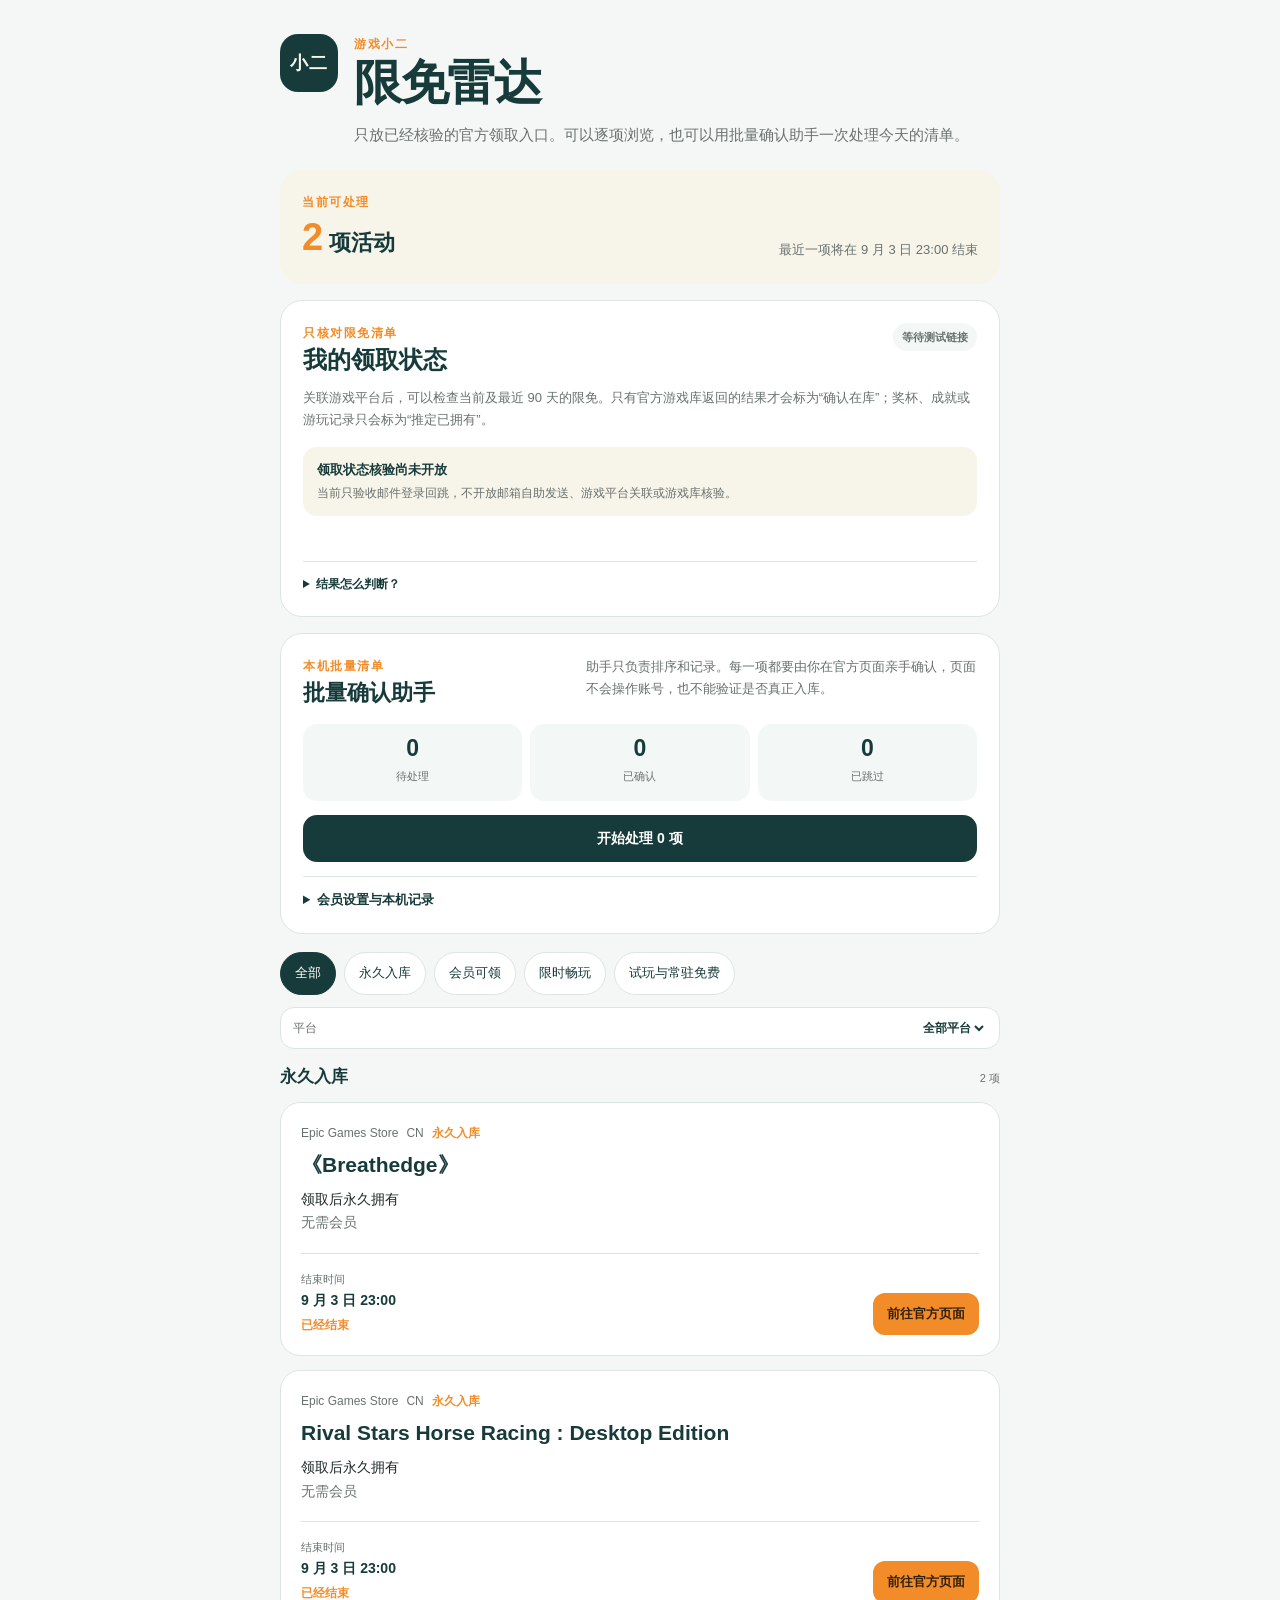
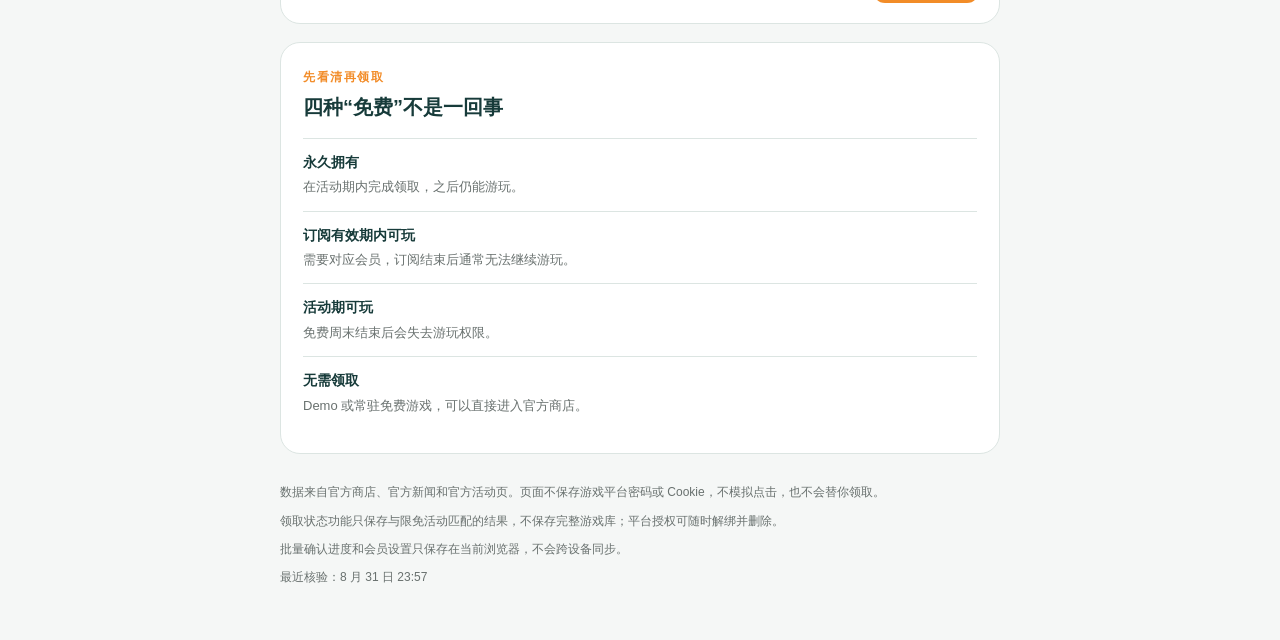
==== index.html @ e4298c72 "Add read-only backend session check to index.html" ====
<!doctype html>
<html lang="zh-CN">
<head>
  <meta charset="utf-8">
  <meta name="viewport" content="width=device-width,initial-scale=1,viewport-fit=cover">
  <meta name="theme-color" content="#173B3A">
  <title>游戏小二·限免雷达</title>
  <meta name="description" content="只收录已经从官方页面核验的免费游戏活动，按到期时间排序。">
  <meta property="og:title" content="游戏小二·限免雷达">
  <meta property="og:description" content="永久入库、会员可领、限时畅玩和新试玩，一页看清。">
  <meta property="og:type" content="website">
  <meta property="og:image" content="https://lc1993929.github.io/game-xiaoer-free-games/og.png">
  <meta name="twitter:card" content="summary_large_image">
  <meta name="twitter:image" content="https://lc1993929.github.io/game-xiaoer-free-games/og.png">
  <link rel="icon" href="./icon.png" type="image/png">
  <link rel="stylesheet" href="./styles.css">
</head>
<body>
  <header class="masthead">
    <div class="brand-mark" aria-hidden="true">小二</div>
    <div>
      <p class="eyebrow">游戏小二</p>
      <h1>限免雷达</h1>
      <p class="lede">只放已经核验的官方领取入口。可以逐项浏览，也可以用批量确认助手一次处理今天的清单。</p>
    </div>
  </header>

  <main>
    <section class="summary" aria-labelledby="summary-title">
      <div>
        <p class="eyebrow">当前可处理</p>
        <h2 id="summary-title"><span id="active-count">0</span> 项活动</h2>
      </div>
      <p id="next-deadline" class="deadline">正在核验今天的活动</p>
    </section>

    <section class="verification-hub" aria-labelledby="verification-title">
      <div class="verification-heading">
        <div>
          <p class="eyebrow">只核对限免清单</p>
          <h2 id="verification-title">我的领取状态</h2>
        </div>
        <span id="verification-account-state" class="account-state">未登录</span>
      </div>
      <p class="verification-lede">关联游戏平台后，可以检查当前及最近 90 天的限免。只有官方游戏库返回的结果才会标为“确认在库”；奖杯、成就或游玩记录只会标为“推定已拥有”。</p>

      <div id="verification-disabled" class="verification-notice" role="status" hidden>
        <strong>领取状态核验尚未开放</strong>
        <span id="verification-disabled-reason">账号后端完成配置前，继续使用下方批量确认助手。</span>
      </div>

      <form id="verification-login" class="verification-login" novalidate hidden>
        <label for="verification-email">邮箱</label>
        <div class="verification-form-row">
          <input id="verification-email" name="email" type="email" inputmode="email" autocomplete="email" placeholder="name@example.com" required>
          <button id="verification-send-code" class="secondary-button" type="button">发送登录链接</button>
        </div>
        <div id="verification-code-row" class="verification-form-row" hidden>
          <input id="verification-code" name="code" type="text" inputmode="numeric" autocomplete="one-time-code" maxlength="8" placeholder="邮件验证码">
          <button id="verification-sign-in" class="primary-inline-button" type="submit">登录</button>
        </div>
      </form>

      <div id="verification-account" class="verification-account" hidden>
        <div>
          <span>当前账号</span>
          <strong id="verification-account-email"></strong>
        </div>
        <button id="verification-sign-out" class="text-button" type="button">退出登录</button>
      </div>

      <div id="verification-session-test" class="verification-actions" hidden>
        <button id="verification-check-session" class="primary-button" type="button">验证后端会话</button>
      </div>

      <p id="verification-message" class="verification-message" role="status" aria-live="polite"></p>

      <div id="verification-results-summary" class="verification-results-summary" hidden>
        <div><strong id="verification-confirmed-count">0</strong><span>确认在库</span></div>
        <div><strong id="verification-likely-count">0</strong><span>推定拥有</span></div>
        <div><strong id="verification-undetected-count">0</strong><span>未检测到</span></div>
      </div>

      <div id="verification-platforms" class="verification-platforms" aria-label="游戏平台关联状态"></div>

      <div id="verification-actions" class="verification-actions" hidden>
        <button id="verification-run" class="primary-button" type="button">立即核验限免清单</button>
        <button id="verification-clear" class="text-button" type="button">清除核验结果</button>
        <button id="verification-delete-account" class="text-button danger" type="button">删除领取状态账号</button>
      </div>

      <details class="verification-explanation">
        <summary>结果怎么判断？</summary>
        <dl>
          <div><dt>确认在库</dt><dd>官方游戏库或权益接口明确返回当前账号拥有该商品。</dd></div>
          <div><dt>推定已拥有</dt><dd>发现奖杯、成就或游玩记录；可能来自订阅、试玩、共享或历史访问。</dd></div>
          <div><dt>未检测到</dt><dd>本次没有发现匹配记录，不代表一定没有领取。</dd></div>
        </dl>
      </details>
    </section>

    <section class="batch-assistant" aria-labelledby="batch-assistant-title">
      <div class="batch-intro">
        <div>
          <p class="eyebrow">本机批量清单</p>
          <h2 id="batch-assistant-title">批量确认助手</h2>
        </div>
        <p>助手只负责排序和记录。每一项都要由你在官方页面亲手确认，页面不会操作账号，也不能验证是否真正入库。</p>
      </div>
      <div class="batch-counts" aria-label="本机处理进度">
        <div><strong id="batch-pending-count">0</strong><span>待处理</span></div>
        <div><strong id="batch-confirmed-count">0</strong><span>已确认</span></div>
        <div><strong id="batch-skipped-count">0</strong><span>已跳过</span></div>
      </div>
      <button id="batch-start" class="primary-button" type="button">开始处理 <span id="batch-total-count">0</span> 项</button>
      <p id="storage-warning" class="storage-warning" role="status" hidden></p>
      <details class="membership-settings">
        <summary>会员设置与本机记录</summary>
        <p id="membership-hidden" class="settings-note">会员设置只保存在当前浏览器。</p>
        <div class="membership-grid">
          <label><input type="checkbox" data-membership-platform="prime_gaming"> 我有 Prime Gaming</label>
          <label><input type="checkbox" data-membership-platform="ps_plus_hk"> 我有 PlayStation Plus 港区</label>
          <label><input type="checkbox" data-membership-platform="xbox_free_play_days_hk"> 我有 Xbox 会员港区</label>
          <label><input type="checkbox" data-membership-platform="nintendo_switch_online_hk"> 我有 Nintendo Switch Online 港区</label>
        </div>
        <div class="record-actions">
          <button id="batch-reset" class="text-button" type="button">重新处理当前清单</button>
          <button id="batch-clear" class="text-button danger" type="button">清除本机记录</button>
        </div>
      </details>
    </section>

    <section id="batch-workflow" class="batch-workflow" aria-labelledby="batch-workflow-title" hidden>
      <div class="workflow-header">
        <div>
          <p id="batch-position" class="eyebrow">准备清单</p>
          <h2 id="batch-workflow-title">逐项确认</h2>
        </div>
        <button id="batch-close" class="close-button" type="button" aria-label="关闭批量确认助手">关闭</button>
      </div>
      <div id="batch-active">
        <div class="batch-meta">
          <span id="batch-platform"></span>
          <span id="batch-region"></span>
        </div>
        <h3 id="batch-title-current"></h3>
        <dl class="batch-details">
          <div><dt>所有权</dt><dd id="batch-ownership"></dd></div>
          <div><dt>会员</dt><dd id="batch-membership"></dd></div>
          <div><dt>结束时间</dt><dd id="batch-deadline"></dd></div>
        </dl>
        <a id="batch-open-link" class="batch-open-link" rel="noopener noreferrer" target="_blank">打开官方页面</a>
        <p id="batch-confirm-hint" class="confirm-hint">先打开官方页面，返回后才能记录为已确认。</p>
        <div class="workflow-actions">
          <button id="batch-confirm" class="confirm-button" type="button" disabled>我已在官方页面确认</button>
          <button id="batch-skip" class="skip-button" type="button">暂时跳过</button>
        </div>
      </div>
      <div id="batch-complete" class="batch-complete" hidden>
        <p class="complete-mark" aria-hidden="true">✓</p>
        <h3>这次清单处理完了</h3>
        <p>本机记录：已确认 <strong id="complete-confirmed">0</strong> 项，已跳过 <strong id="complete-skipped">0</strong> 项。</p>
        <p>实际入库结果请到对应平台游戏库查看。</p>
      </div>
    </section>

    <nav class="filters" aria-label="活动筛选">
      <button class="filter is-active" type="button" data-filter="all" aria-pressed="true">全部</button>
      <button class="filter" type="button" data-filter="keep" aria-pressed="false">永久入库</button>
      <button class="filter" type="button" data-filter="subscription" aria-pressed="false">会员可领</button>
      <button class="filter" type="button" data-filter="free_weekend" aria-pressed="false">限时畅玩</button>
      <button class="filter" type="button" data-filter="trial" aria-pressed="false">试玩与常驻免费</button>
    </nav>

    <label class="platform-picker" for="platform-filter">
      <span>平台</span>
      <select id="platform-filter">
        <option value="all">全部平台</option>
      </select>
    </label>

    <div id="offer-list" class="offer-list" aria-live="polite"></div>

    <section id="empty-state" class="empty-state">
      <p class="empty-kicker">雷达运行中</p>
      <h2>今天还没有可公开的活动</h2>
      <p>候选活动会先核对价格、结束时间、区服和领取后的所有权。没核清的内容不会出现在这里。</p>
    </section>

    <section class="ownership-guide" aria-labelledby="ownership-title">
      <p class="eyebrow">先看清再领取</p>
      <h2 id="ownership-title">四种“免费”不是一回事</h2>
      <dl>
        <div><dt>永久拥有</dt><dd>在活动期内完成领取，之后仍能游玩。</dd></div>
        <div><dt>订阅有效期内可玩</dt><dd>需要对应会员，订阅结束后通常无法继续游玩。</dd></div>
        <div><dt>活动期可玩</dt><dd>免费周末结束后会失去游玩权限。</dd></div>
        <div><dt>无需领取</dt><dd>Demo 或常驻免费游戏，可以直接进入官方商店。</dd></div>
      </dl>
    </section>
  </main>

  <footer>
    <p>数据来自官方商店、官方新闻和官方活动页。页面不保存游戏平台密码或 Cookie，不模拟点击，也不会替你领取。</p>
    <p>领取状态功能只保存与限免活动匹配的结果，不保存完整游戏库；平台授权可随时解绑并删除。</p>
    <p>批量确认进度和会员设置只保存在当前浏览器，不会跨设备同步。</p>
    <p id="updated-at">等待首次核验</p>
  </footer>

  <template id="offer-template">
    <article class="offer-card">
      <div class="offer-meta">
        <span class="platform"></span>
        <span class="region"></span>
        <span class="type"></span>
      </div>
      <h2 class="title"></h2>
      <p class="ownership"></p>
      <p class="membership"></p>
      <p class="local-progress" hidden></p>
      <div class="offer-verification" hidden>
        <span class="verification-badge"></span>
        <p class="verification-detail"></p>
        <time class="verification-time"></time>
        <button class="verification-refresh" type="button">重新核验</button>
      </div>
      <div class="offer-action">
        <div>
          <span class="date-label">结束时间</span>
          <strong class="ends-at"></strong>
          <span class="countdown" aria-live="off"></span>
        </div>
        <a class="claim-link" rel="noopener noreferrer" target="_blank">前往官方页面</a>
      </div>
    </article>
  </template>

  <template id="verification-platform-template">
    <article class="verification-platform-card">
      <div>
        <h3 class="verification-platform-name"></h3>
        <p class="verification-platform-description"></p>
      </div>
      <div class="verification-platform-footer">
        <span class="verification-platform-status"></span>
        <button class="verification-platform-button" type="button"></button>
        <a class="verification-library-link" target="_blank" rel="noopener noreferrer" hidden>打开平台查看</a>
      </div>
    </article>
  </template>

  <script src="./verification-config.js"></script>
  <script src="./app.js" type="module"></script>
</body>
</html>
---- styles.css ----
:root {
  color-scheme: light;
  --teal: #173b3a;
  --green: #0b6e69;
  --orange: #f28c28;
  --paper: #f7f4e9;
  --ink: #1f2928;
  --muted: #69716f;
  --rule: #dce5e2;
  --soft: #f3f8f6;
  --white: #ffffff;
  font-family: -apple-system, BlinkMacSystemFont, "PingFang SC", "Microsoft YaHei", sans-serif;
}

* { box-sizing: border-box; }

body {
  margin: 0;
  background: #f5f7f6;
  color: var(--ink);
  line-height: 1.7;
}

a, button { -webkit-tap-highlight-color: transparent; }

.masthead, main, footer {
  width: min(100% - 32px, 720px);
  margin-inline: auto;
}

.masthead {
  display: grid;
  grid-template-columns: 58px minmax(0, 1fr);
  gap: 16px;
  padding: 34px 0 22px;
  align-items: start;
}

.brand-mark {
  display: grid;
  place-items: center;
  width: 58px;
  aspect-ratio: 1;
  border-radius: 18px;
  background: var(--teal);
  color: var(--paper);
  font-size: 18px;
  font-weight: 800;
  letter-spacing: .08em;
}

.eyebrow {
  margin: 0 0 2px;
  color: var(--orange);
  font-size: 12px;
  font-weight: 800;
  letter-spacing: .13em;
  text-transform: uppercase;
}

h1, h2, p { overflow-wrap: anywhere; }

h1 {
  margin: 0;
  color: var(--teal);
  font-size: clamp(30px, 9vw, 48px);
  line-height: 1.12;
  letter-spacing: -.03em;
}

.lede {
  margin: 12px 0 0;
  color: var(--muted);
  font-size: 15px;
}

.summary {
  display: flex;
  justify-content: space-between;
  gap: 18px;
  align-items: end;
  padding: 22px;
  border-radius: 22px;
  background: var(--paper);
}

.summary h2 { margin: 0; color: var(--teal); font-size: 22px; line-height: 1.25; }
.summary h2 span { color: var(--orange); font-size: 38px; }
.deadline { margin: 0; color: var(--muted); font-size: 13px; text-align: right; }

.verification-hub {
  margin-top: 16px;
  padding: 22px;
  border: 1px solid var(--rule);
  border-radius: 22px;
  background: var(--white);
}
.verification-heading { display: flex; align-items: start; justify-content: space-between; gap: 18px; }
.verification-heading h2 { margin: 0; color: var(--teal); font-size: 24px; line-height: 1.25; }
.account-state { flex: 0 0 auto; border-radius: 999px; padding: 5px 9px; background: var(--soft); color: var(--muted); font-size: 11px; font-weight: 800; }
.verification-lede { margin: 12px 0 0; color: var(--muted); font-size: 13px; }
.verification-notice { display: flex; flex-direction: column; gap: 2px; margin-top: 16px; border-radius: 14px; padding: 12px 14px; background: var(--paper); color: var(--muted); font-size: 12px; }
.verification-notice strong { color: var(--teal); font-size: 13px; }
.verification-login { margin-top: 16px; }
.verification-login > label { display: block; margin-bottom: 5px; color: var(--teal); font-size: 12px; font-weight: 800; }
.verification-form-row { display: grid; grid-template-columns: minmax(0, 1fr) auto; gap: 8px; margin-top: 8px; }
.verification-form-row input {
  min-width: 0;
  width: 100%;
  border: 1px solid var(--rule);
  border-radius: 12px;
  padding: 10px 12px;
  background: var(--white);
  color: var(--ink);
  font: inherit;
  font-size: 14px;
}
.verification-form-row input:focus { border-color: var(--green); outline: 3px solid rgba(11,110,105,.12); }
.secondary-button, .primary-inline-button, .verification-platform-button {
  border: 0;
  border-radius: 12px;
  padding: 9px 12px;
  font: inherit;
  font-size: 12px;
  font-weight: 800;
  cursor: pointer;
}
.secondary-button { border: 1px solid var(--rule); background: var(--white); color: var(--teal); }
.primary-inline-button { background: var(--teal); color: var(--white); }
.secondary-button:disabled, .primary-inline-button:disabled, .verification-platform-button:disabled { cursor: not-allowed; opacity: .55; }
.verification-account { display: flex; align-items: center; justify-content: space-between; gap: 14px; margin-top: 16px; border-radius: 14px; padding: 10px 12px; background: var(--soft); }
.verification-account span { display: block; color: var(--muted); font-size: 10px; }
.verification-account strong { display: block; color: var(--teal); font-size: 13px; overflow-wrap: anywhere; }
.verification-message { min-height: 1.6em; margin: 10px 0 0; color: var(--muted); font-size: 12px; }
.verification-message[data-tone="success"] { color: var(--green); }
.verification-message[data-tone="error"] { color: #9a463f; }
.verification-results-summary { display: grid; grid-template-columns: repeat(3, 1fr); gap: 8px; margin-top: 14px; }
.verification-results-summary div { border-radius: 12px; padding: 10px; background: var(--soft); text-align: center; }
.verification-results-summary strong { display: block; color: var(--teal); font-size: 21px; line-height: 1.15; }
.verification-results-summary span { color: var(--muted); font-size: 10px; }
.verification-platforms { display: grid; grid-template-columns: repeat(2, minmax(0, 1fr)); gap: 10px; margin-top: 16px; }
.verification-platform-card { display: flex; min-width: 0; min-height: 145px; flex-direction: column; justify-content: space-between; gap: 14px; border: 1px solid var(--rule); border-radius: 15px; padding: 14px; background: var(--white); }
.verification-platform-card h3 { margin: 0; color: var(--teal); font-size: 15px; line-height: 1.3; }
.verification-platform-description { margin: 5px 0 0; color: var(--muted); font-size: 11px; line-height: 1.55; }
.verification-platform-footer { display: flex; flex-wrap: wrap; align-items: center; gap: 7px; }
.verification-platform-status { margin-right: auto; color: var(--muted); font-size: 10px; font-weight: 800; }
.verification-platform-status.is-linked { color: var(--green); }
.verification-platform-button { background: var(--soft); color: var(--teal); }
.verification-library-link { color: var(--green); font-size: 10px; font-weight: 800; text-decoration: none; }
.verification-actions { display: flex; flex-wrap: wrap; align-items: center; gap: 10px 14px; margin-top: 16px; }
.verification-actions .primary-button { width: auto; min-width: 190px; }
.verification-explanation { margin-top: 16px; border-top: 1px solid var(--rule); padding-top: 12px; }
.verification-explanation summary { color: var(--teal); font-size: 12px; font-weight: 800; cursor: pointer; }
.verification-explanation dl { margin: 8px 0 0; }
.verification-explanation dl div { padding: 8px 0; border-top: 1px solid var(--rule); }
.verification-explanation dt { color: var(--teal); font-size: 12px; font-weight: 800; }
.verification-explanation dd { margin: 2px 0 0; color: var(--muted); font-size: 11px; }

.batch-assistant, .batch-workflow {
  margin-top: 16px;
  border: 1px solid var(--rule);
  border-radius: 22px;
  background: var(--white);
}
.batch-assistant { padding: 22px; }
.batch-intro { display: grid; grid-template-columns: minmax(180px, .8fr) minmax(0, 1.2fr); gap: 22px; align-items: start; }
.batch-intro h2, .workflow-header h2 { margin: 0; color: var(--teal); font-size: 22px; line-height: 1.25; }
.batch-intro > p { margin: 0; color: var(--muted); font-size: 13px; }
.batch-counts { display: grid; grid-template-columns: repeat(3, 1fr); gap: 8px; margin: 18px 0 14px; }
.batch-counts div { padding: 12px 10px; border-radius: 14px; background: var(--soft); text-align: center; }
.batch-counts strong { display: block; color: var(--teal); font-size: 23px; line-height: 1.1; }
.batch-counts span { color: var(--muted); font-size: 11px; }

.primary-button, .confirm-button, .skip-button, .close-button, .text-button {
  border: 0;
  font: inherit;
  cursor: pointer;
}
.primary-button {
  width: 100%;
  border-radius: 14px;
  padding: 12px 16px;
  background: var(--teal);
  color: var(--white);
  font-size: 14px;
  font-weight: 800;
}
.storage-warning { margin: 12px 0 0; border-radius: 12px; padding: 10px 12px; background: #fff4e7; color: #68431b; font-size: 12px; }
.membership-settings { margin-top: 14px; border-top: 1px solid var(--rule); padding-top: 12px; }
.membership-settings summary { color: var(--teal); font-size: 13px; font-weight: 800; cursor: pointer; }
.settings-note { margin: 10px 0; color: var(--muted); font-size: 12px; }
.membership-grid { display: grid; grid-template-columns: repeat(2, minmax(0, 1fr)); gap: 8px 14px; }
.membership-grid label { display: flex; gap: 8px; align-items: flex-start; color: var(--ink); font-size: 12px; }
.membership-grid input { flex: 0 0 auto; margin-top: 5px; accent-color: var(--teal); }
.record-actions { display: flex; flex-wrap: wrap; gap: 10px; margin-top: 14px; }
.text-button { padding: 7px 0; background: transparent; color: var(--green); font-size: 12px; font-weight: 800; }
.text-button.danger { color: #9a463f; }

.batch-workflow { padding: 22px; scroll-margin-top: 12px; box-shadow: 0 16px 40px rgba(23,59,58,.08); }
.workflow-header { display: flex; justify-content: space-between; gap: 16px; align-items: start; padding-bottom: 14px; border-bottom: 1px solid var(--rule); }
.close-button { border-radius: 999px; padding: 7px 11px; background: var(--soft); color: var(--teal); font-size: 12px; }
.batch-meta { display: flex; flex-wrap: wrap; gap: 8px; margin-top: 18px; color: var(--muted); font-size: 12px; }
.batch-meta span:first-child { color: var(--orange); font-weight: 800; }
#batch-title-current { margin: 8px 0 14px; color: var(--teal); font-size: 24px; line-height: 1.35; overflow-wrap: anywhere; }
.batch-details { display: grid; grid-template-columns: repeat(3, minmax(0, 1fr)); gap: 8px; margin: 0 0 18px; }
.batch-details div { border-radius: 12px; padding: 10px; background: var(--soft); }
.batch-details dt { color: var(--muted); font-size: 10px; }
.batch-details dd { margin: 2px 0 0; color: var(--teal); font-size: 12px; font-weight: 800; overflow-wrap: anywhere; }
.batch-open-link { display: block; border-radius: 14px; padding: 12px 16px; background: var(--orange); color: #34210c; font-size: 14px; font-weight: 800; text-align: center; text-decoration: none; }
.confirm-hint { margin: 10px 0; color: var(--muted); font-size: 12px; }
.workflow-actions { display: grid; grid-template-columns: minmax(0, 1fr) auto; gap: 10px; }
.confirm-button, .skip-button { border-radius: 12px; padding: 11px 14px; font-size: 13px; font-weight: 800; }
.confirm-button { background: var(--teal); color: var(--white); }
.confirm-button:disabled { background: #c8d0cd; color: #687572; cursor: not-allowed; }
.skip-button { border: 1px solid var(--rule); background: var(--white); color: var(--teal); }
.batch-complete { padding: 26px 0 4px; text-align: center; }
.batch-complete .complete-mark { display: grid; place-items: center; width: 50px; height: 50px; margin: 0 auto 12px; border-radius: 50%; background: var(--soft); color: var(--green); font-size: 25px; font-weight: 800; }
.batch-complete h3 { margin: 0; color: var(--teal); font-size: 21px; }
.batch-complete p { margin: 8px 0 0; color: var(--muted); font-size: 13px; }

.filters {
  display: flex;
  gap: 8px;
  overflow-x: auto;
  padding: 18px 0 12px;
  scrollbar-width: none;
}
.filters::-webkit-scrollbar { display: none; }

.filter {
  flex: 0 0 auto;
  border: 1px solid var(--rule);
  border-radius: 999px;
  padding: 9px 14px;
  background: var(--white);
  color: var(--teal);
  font: inherit;
  font-size: 13px;
  cursor: pointer;
}
.filter.is-active { border-color: var(--teal); background: var(--teal); color: var(--white); }
.filter:focus-visible, .claim-link:focus-visible, .platform-picker select:focus-visible,
.primary-button:focus-visible, .batch-open-link:focus-visible, .confirm-button:focus-visible,
.skip-button:focus-visible, .close-button:focus-visible, .text-button:focus-visible,
.membership-settings summary:focus-visible, .membership-grid input:focus-visible { outline: 3px solid rgba(242,140,40,.45); outline-offset: 2px; }

.platform-picker {
  display: flex;
  align-items: center;
  justify-content: space-between;
  gap: 14px;
  margin: 0 0 14px;
  padding: 10px 12px;
  border: 1px solid var(--rule);
  border-radius: 14px;
  background: var(--white);
  color: var(--muted);
  font-size: 12px;
}
.platform-picker select {
  min-width: 0;
  max-width: 75%;
  border: 0;
  background: transparent;
  color: var(--teal);
  font: inherit;
  font-weight: 800;
  text-align: right;
}

.offer-list { display: grid; gap: 22px; }
.offer-section { display: grid; gap: 10px; }
.offer-section-heading { display: flex; align-items: baseline; justify-content: space-between; gap: 12px; }
.offer-section-heading h2 { margin: 0; color: var(--teal); font-size: 17px; }
.offer-section-heading span { color: var(--muted); font-size: 11px; }
.offer-cards { display: grid; gap: 14px; }

.offer-card, .empty-state, .ownership-guide {
  border: 1px solid var(--rule);
  border-radius: 20px;
  background: var(--white);
}

.offer-card { padding: 20px; }
.offer-meta { display: flex; flex-wrap: wrap; gap: 8px; }
.offer-meta span { color: var(--muted); font-size: 12px; }
.offer-meta .type { color: var(--orange); font-weight: 800; }
.offer-card .title { margin: 8px 0 8px; color: var(--teal); font-size: 21px; line-height: 1.35; }
.offer-card .ownership, .offer-card .membership { margin: 0; font-size: 14px; }
.offer-card .membership { color: var(--muted); }
.offer-card .local-progress { display: inline-block; margin: 10px 0 0; border-radius: 999px; padding: 3px 8px; background: var(--soft); color: var(--green); font-size: 11px; font-weight: 800; }
.offer-verification { margin-top: 12px; border-top: 1px solid var(--rule); padding-top: 12px; }
.verification-badge { display: inline-flex; border-radius: 999px; padding: 3px 8px; font-size: 10px; font-weight: 800; }
.verification-badge.is-confirmed { background: #e3f3ed; color: #176044; }
.verification-badge.is-likely { background: #fff0d9; color: #875016; }
.verification-badge.is-neutral { background: var(--soft); color: var(--muted); }
.verification-badge.is-blocked, .verification-badge.is-unsupported { background: #f0f1f0; color: #68706e; }
.verification-badge.is-error { background: #fdebea; color: #98443d; }
.verification-detail { margin: 6px 0 0; color: var(--muted); font-size: 11px; }
.verification-time { display: block; margin-top: 3px; color: #8a918f; font-size: 10px; }
.verification-refresh { margin-top: 8px; border: 0; padding: 0; background: transparent; color: var(--green); font: inherit; font-size: 11px; font-weight: 750; cursor: pointer; }
.verification-refresh:disabled { cursor: wait; opacity: 0.5; }

.offer-action {
  display: flex;
  justify-content: space-between;
  align-items: end;
  gap: 16px;
  margin-top: 18px;
  padding-top: 16px;
  border-top: 1px solid var(--rule);
}
.date-label { display: block; color: var(--muted); font-size: 11px; }
.ends-at { display: block; color: var(--teal); font-size: 14px; }
.countdown { display: block; margin-top: 2px; color: var(--orange); font-size: 12px; font-weight: 800; }
.claim-link {
  flex: 0 0 auto;
  border-radius: 12px;
  padding: 10px 14px;
  background: var(--orange);
  color: #34210c;
  font-size: 13px;
  font-weight: 800;
  text-decoration: none;
}

.empty-state { padding: 28px 22px; text-align: center; }
.empty-state h2 { margin: 4px 0 8px; color: var(--teal); font-size: 20px; }
.empty-state p { margin: 0; color: var(--muted); font-size: 14px; }
.empty-state .empty-kicker { color: var(--orange); font-size: 12px; font-weight: 800; letter-spacing: .12em; }

.ownership-guide { margin-top: 18px; padding: 24px 22px; }
.ownership-guide h2 { margin: 0 0 14px; color: var(--teal); font-size: 20px; }
.ownership-guide dl { margin: 0; }
.ownership-guide dl div { padding: 12px 0; border-top: 1px solid var(--rule); }
.ownership-guide dt { color: var(--teal); font-size: 14px; font-weight: 800; }
.ownership-guide dd { margin: 2px 0 0; color: var(--muted); font-size: 13px; }

footer { padding: 28px 0 44px; color: var(--muted); font-size: 12px; }
footer p { margin: 0 0 8px; }

[hidden] { display: none !important; }

@media (max-width: 430px) {
  .masthead, main, footer { width: min(100% - 24px, 720px); }
  .masthead { grid-template-columns: 48px minmax(0, 1fr); gap: 12px; padding-top: 24px; }
  .brand-mark { width: 48px; border-radius: 15px; font-size: 15px; }
  .summary { display: block; padding: 18px; }
  .deadline { margin-top: 8px; text-align: left; }
  .verification-hub { padding: 18px; border-radius: 18px; }
  .verification-form-row { grid-template-columns: 1fr; }
  .verification-platforms { grid-template-columns: 1fr; }
  .verification-platform-card { min-height: 0; }
  .verification-actions { display: grid; grid-template-columns: 1fr; }
  .verification-actions .primary-button { width: 100%; }
  .batch-assistant, .batch-workflow { padding: 18px; border-radius: 18px; }
  .batch-intro { display: block; }
  .batch-intro > p { margin-top: 10px; }
  .membership-grid { grid-template-columns: 1fr; }
  .batch-details { grid-template-columns: 1fr; }
  .workflow-actions { grid-template-columns: 1fr; }
  .offer-action { align-items: stretch; flex-direction: column; }
  .claim-link { text-align: center; }
}

@media (prefers-reduced-motion: reduce) {
  *, *::before, *::after { scroll-behavior: auto !important; }
}
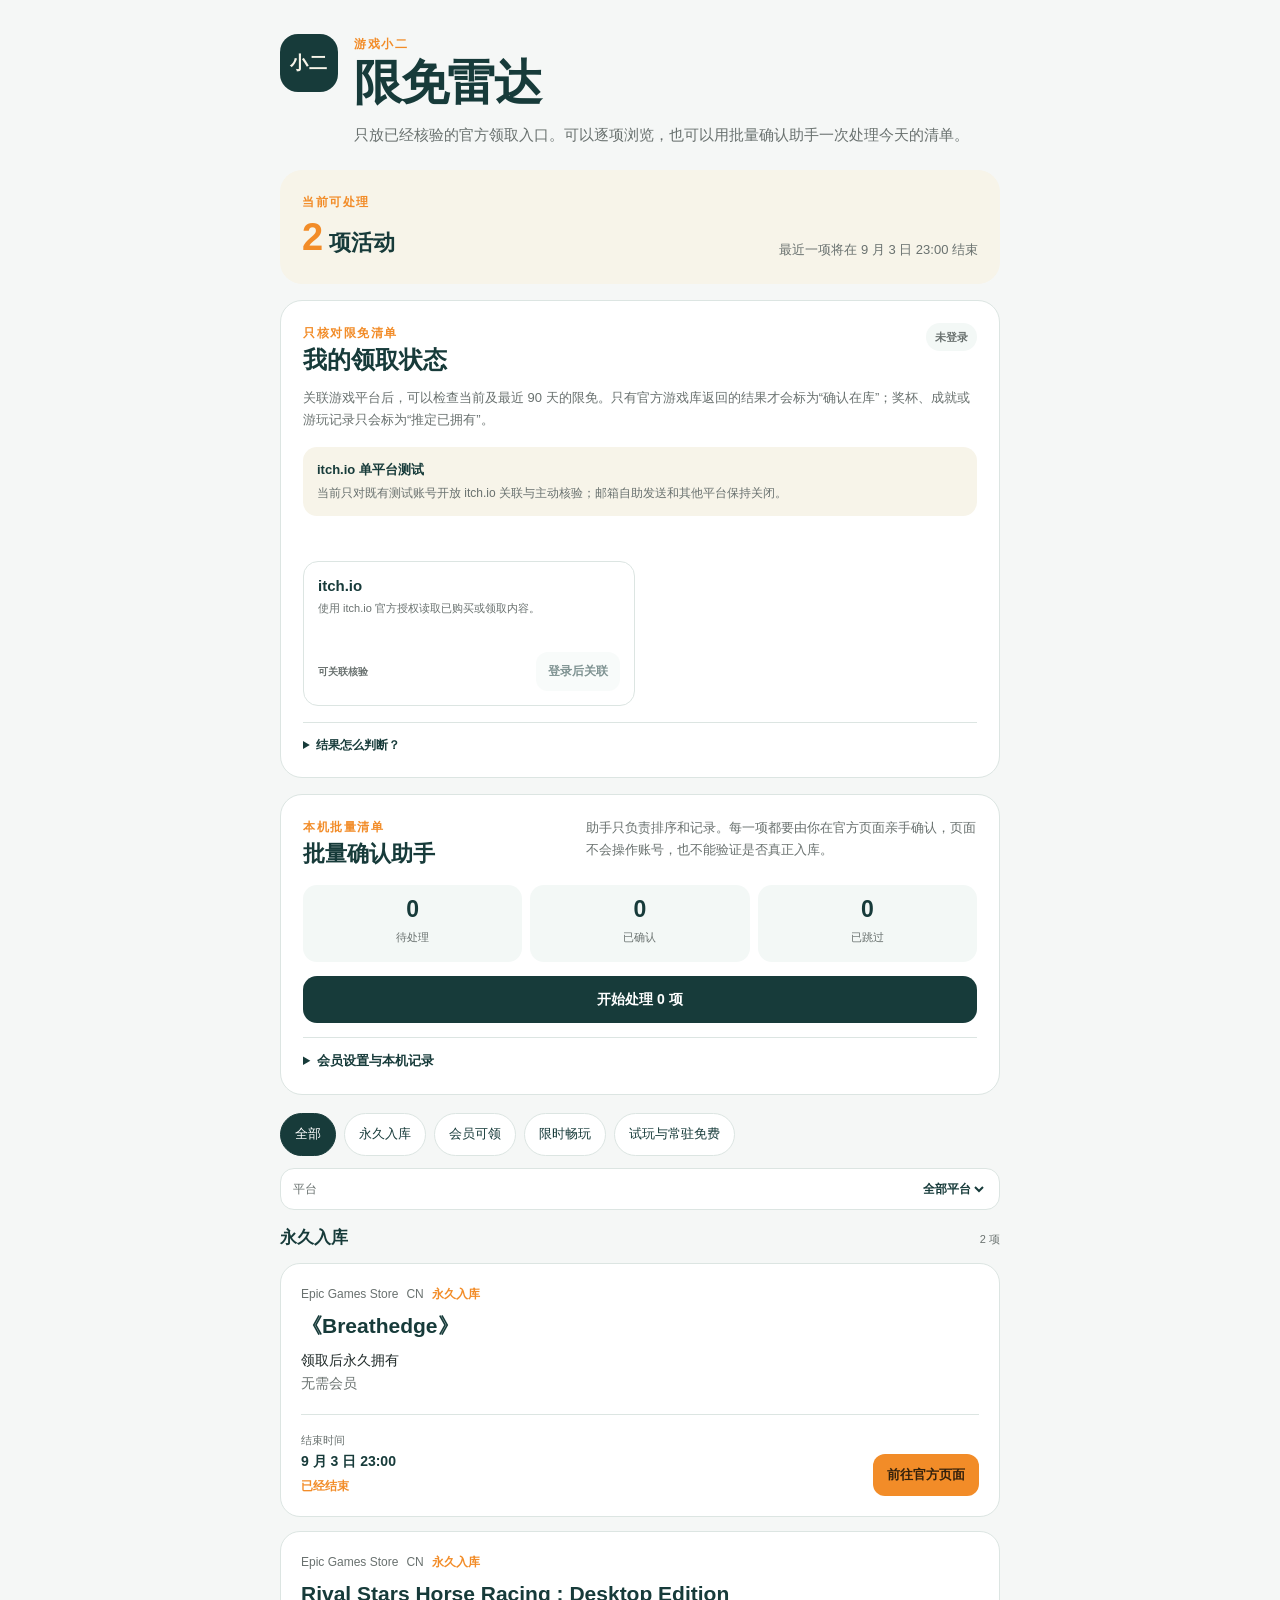
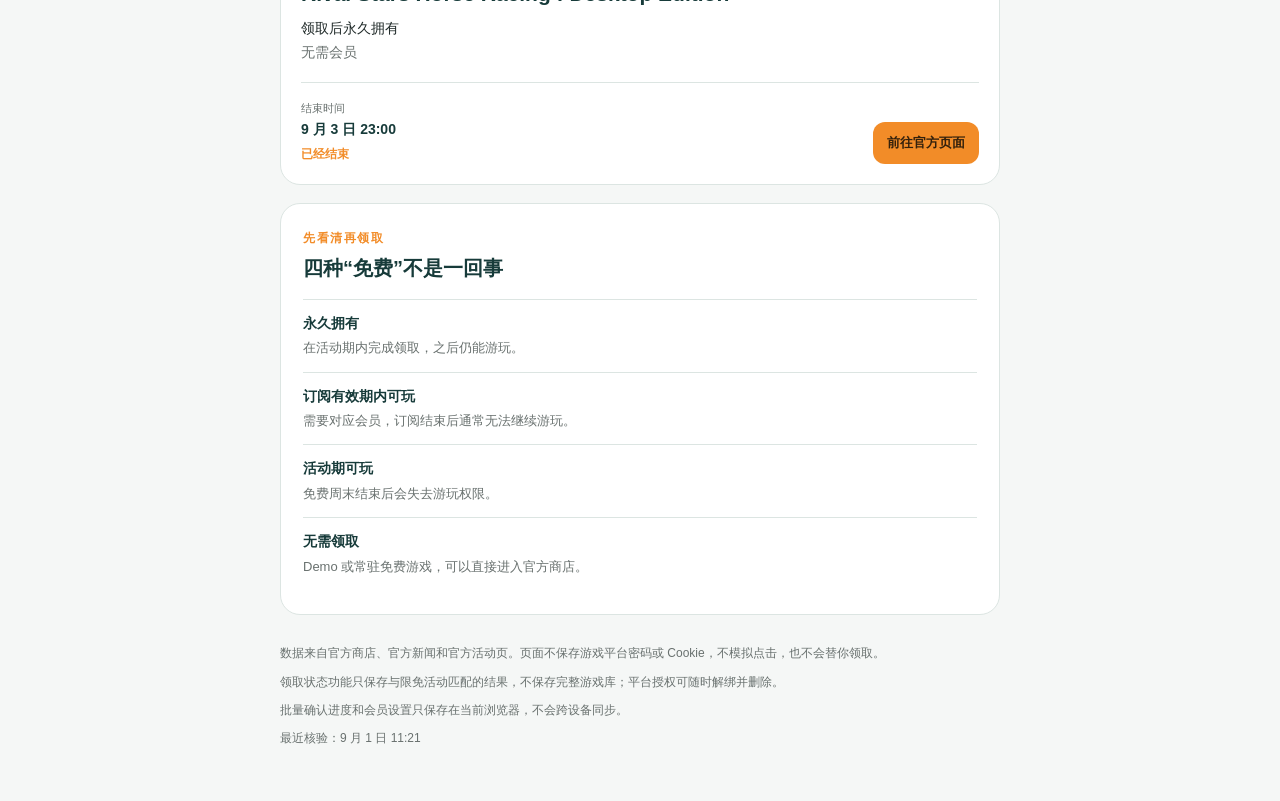
==== commit 76760930: "Enable allowlisted itch.io verification test page" ====
--- a/index.html
+++ b/index.html
@@ -45,7 +45,7 @@
       <p class="verification-lede">关联游戏平台后，可以检查当前及最近 90 天的限免。只有官方游戏库返回的结果才会标为“确认在库”；奖杯、成就或游玩记录只会标为“推定已拥有”。</p>
 
       <div id="verification-disabled" class="verification-notice" role="status" hidden>
-        <strong>领取状态核验尚未开放</strong>
+        <strong id="verification-disabled-title">领取状态核验尚未开放</strong>
         <span id="verification-disabled-reason">账号后端完成配置前，继续使用下方批量确认助手。</span>
       </div>
 
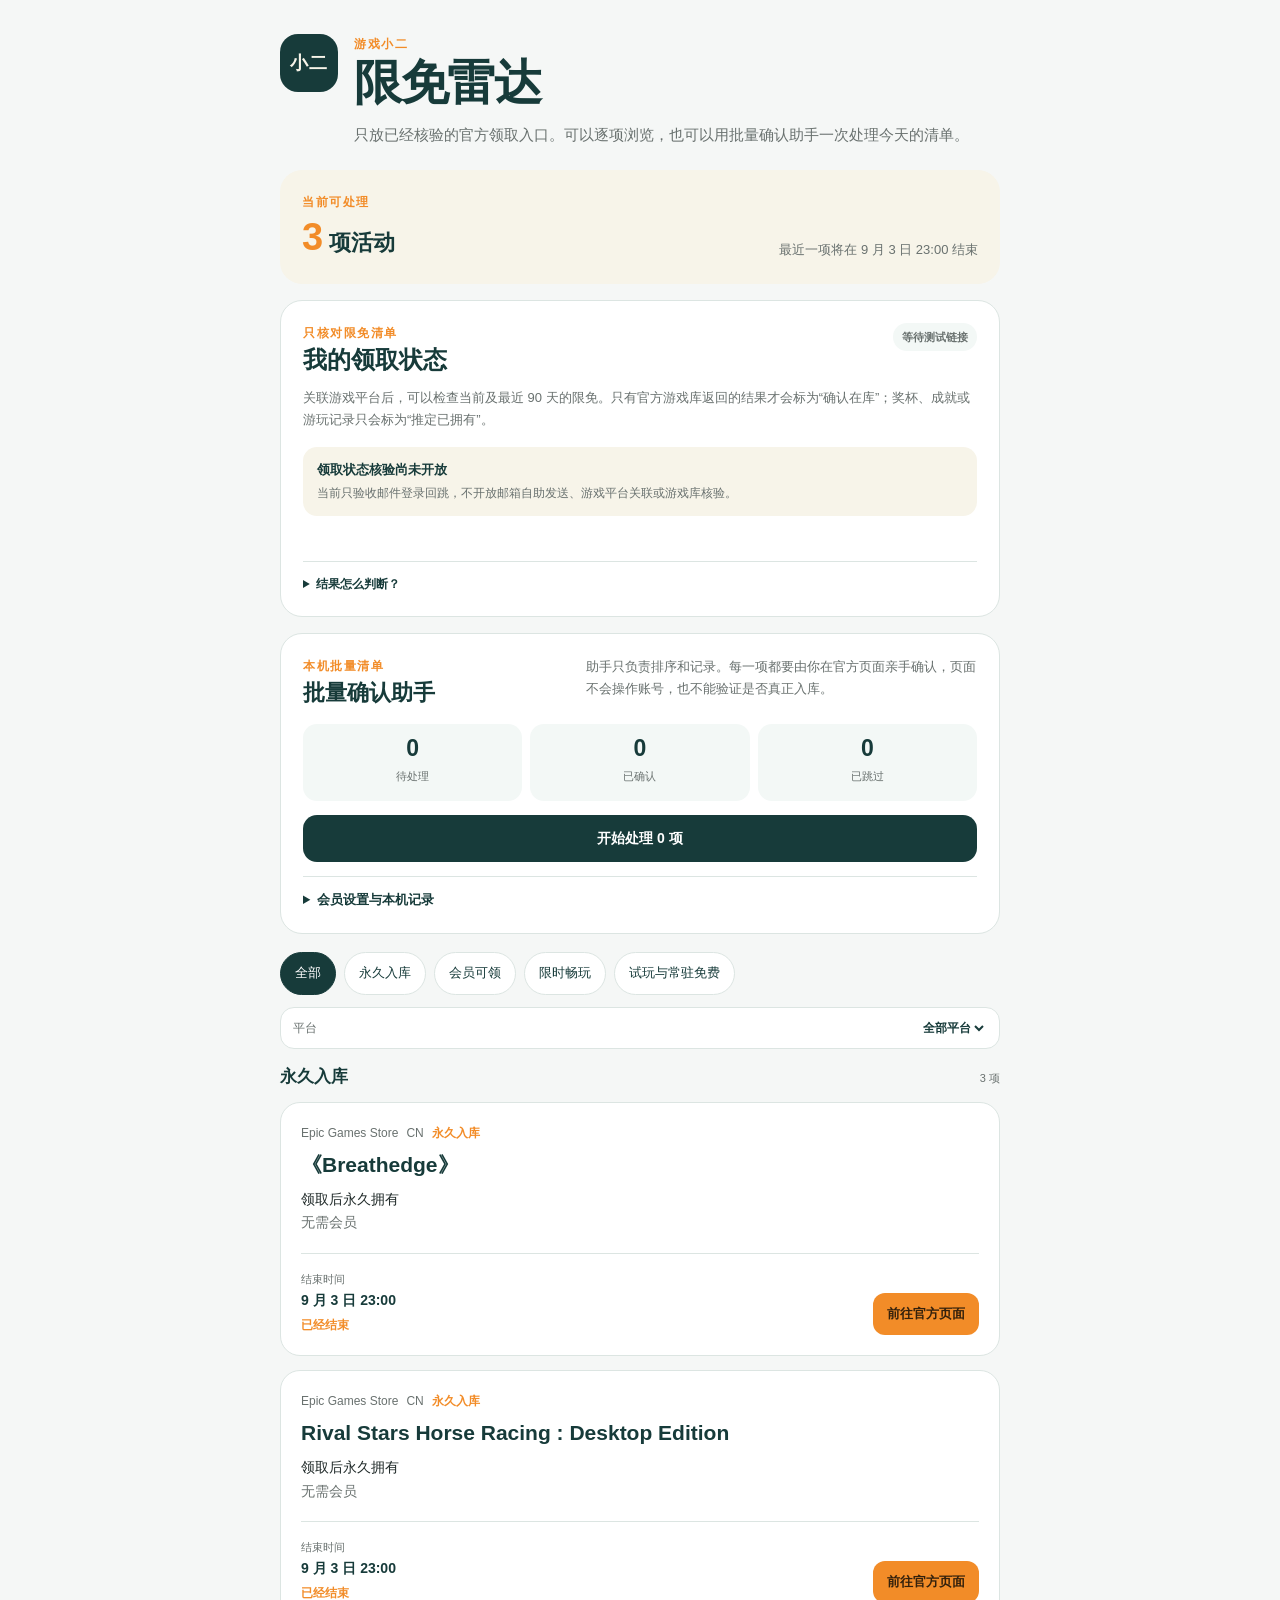
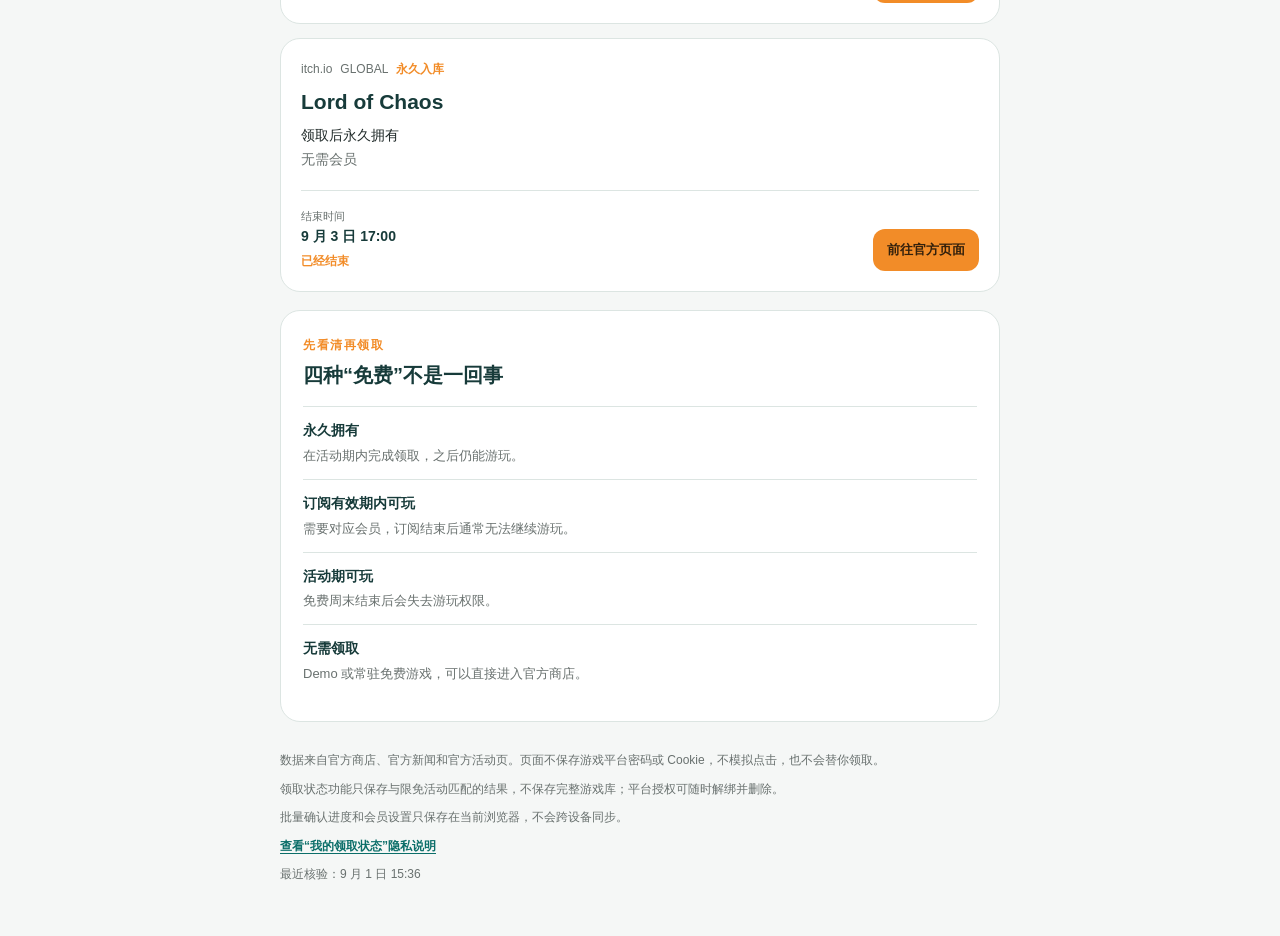
==== commit 47275876: "feat: link verification privacy notice" ====
--- a/index.html
+++ b/index.html
@@ -203,6 +203,7 @@
     <p>数据来自官方商店、官方新闻和官方活动页。页面不保存游戏平台密码或 Cookie，不模拟点击，也不会替你领取。</p>
     <p>领取状态功能只保存与限免活动匹配的结果，不保存完整游戏库；平台授权可随时解绑并删除。</p>
     <p>批量确认进度和会员设置只保存在当前浏览器，不会跨设备同步。</p>
+    <p><a class="footer-link" href="./privacy.html">查看“我的领取状态”隐私说明</a></p>
     <p id="updated-at">等待首次核验</p>
   </footer>
 
--- a/styles.css
+++ b/styles.css
@@ -338,11 +338,38 @@
 
 footer { padding: 28px 0 44px; color: var(--muted); font-size: 12px; }
 footer p { margin: 0 0 8px; }
+.footer-link, .back-link { color: var(--green); font-weight: 800; text-decoration-thickness: 1px; text-underline-offset: 3px; }
+
+.privacy-masthead, .privacy-content, .privacy-footer {
+  width: min(100% - 32px, 720px);
+  margin-inline: auto;
+}
+.privacy-masthead { padding: 32px 0 18px; }
+.privacy-masthead .eyebrow { margin-top: 28px; }
+.privacy-masthead h1 { font-size: clamp(30px, 8vw, 44px); }
+.privacy-meta { margin: 10px 0 0; color: var(--muted); font-size: 12px; }
+.draft-notice { margin: 18px 0 0; border-radius: 14px; padding: 12px 14px; background: var(--paper); color: var(--muted); font-size: 13px; }
+.draft-notice strong { display: block; color: var(--teal); }
+.privacy-content { display: grid; gap: 14px; }
+.privacy-content section { border: 1px solid var(--rule); border-radius: 18px; padding: 20px; background: var(--white); }
+.privacy-content h2 { margin: 0 0 10px; color: var(--teal); font-size: 19px; line-height: 1.35; }
+.privacy-content p, .privacy-content li, .privacy-content dd { color: var(--muted); font-size: 14px; }
+.privacy-content p { margin: 0; }
+.privacy-content p + p { margin-top: 10px; }
+.privacy-content ul { margin: 0; padding-left: 1.25em; }
+.privacy-content li + li { margin-top: 6px; }
+.privacy-content code { border-radius: 5px; padding: 1px 4px; background: var(--soft); color: var(--teal); font-size: .92em; }
+.retention-list { margin: 12px 0 0; }
+.retention-list div { padding: 10px 0; border-top: 1px solid var(--rule); }
+.retention-list dt { color: var(--teal); font-size: 13px; font-weight: 800; }
+.retention-list dd { margin: 2px 0 0; }
+.privacy-footer { padding-top: 22px; }
 
 [hidden] { display: none !important; }
 
 @media (max-width: 430px) {
   .masthead, main, footer { width: min(100% - 24px, 720px); }
+  .privacy-masthead, .privacy-content, .privacy-footer { width: min(100% - 24px, 720px); }
   .masthead { grid-template-columns: 48px minmax(0, 1fr); gap: 12px; padding-top: 24px; }
   .brand-mark { width: 48px; border-radius: 15px; font-size: 15px; }
   .summary { display: block; padding: 18px; }
@@ -361,6 +388,7 @@
   .workflow-actions { grid-template-columns: 1fr; }
   .offer-action { align-items: stretch; flex-direction: column; }
   .claim-link { text-align: center; }
+  .privacy-content section { padding: 17px; }
 }
 
 @media (prefers-reduced-motion: reduce) {
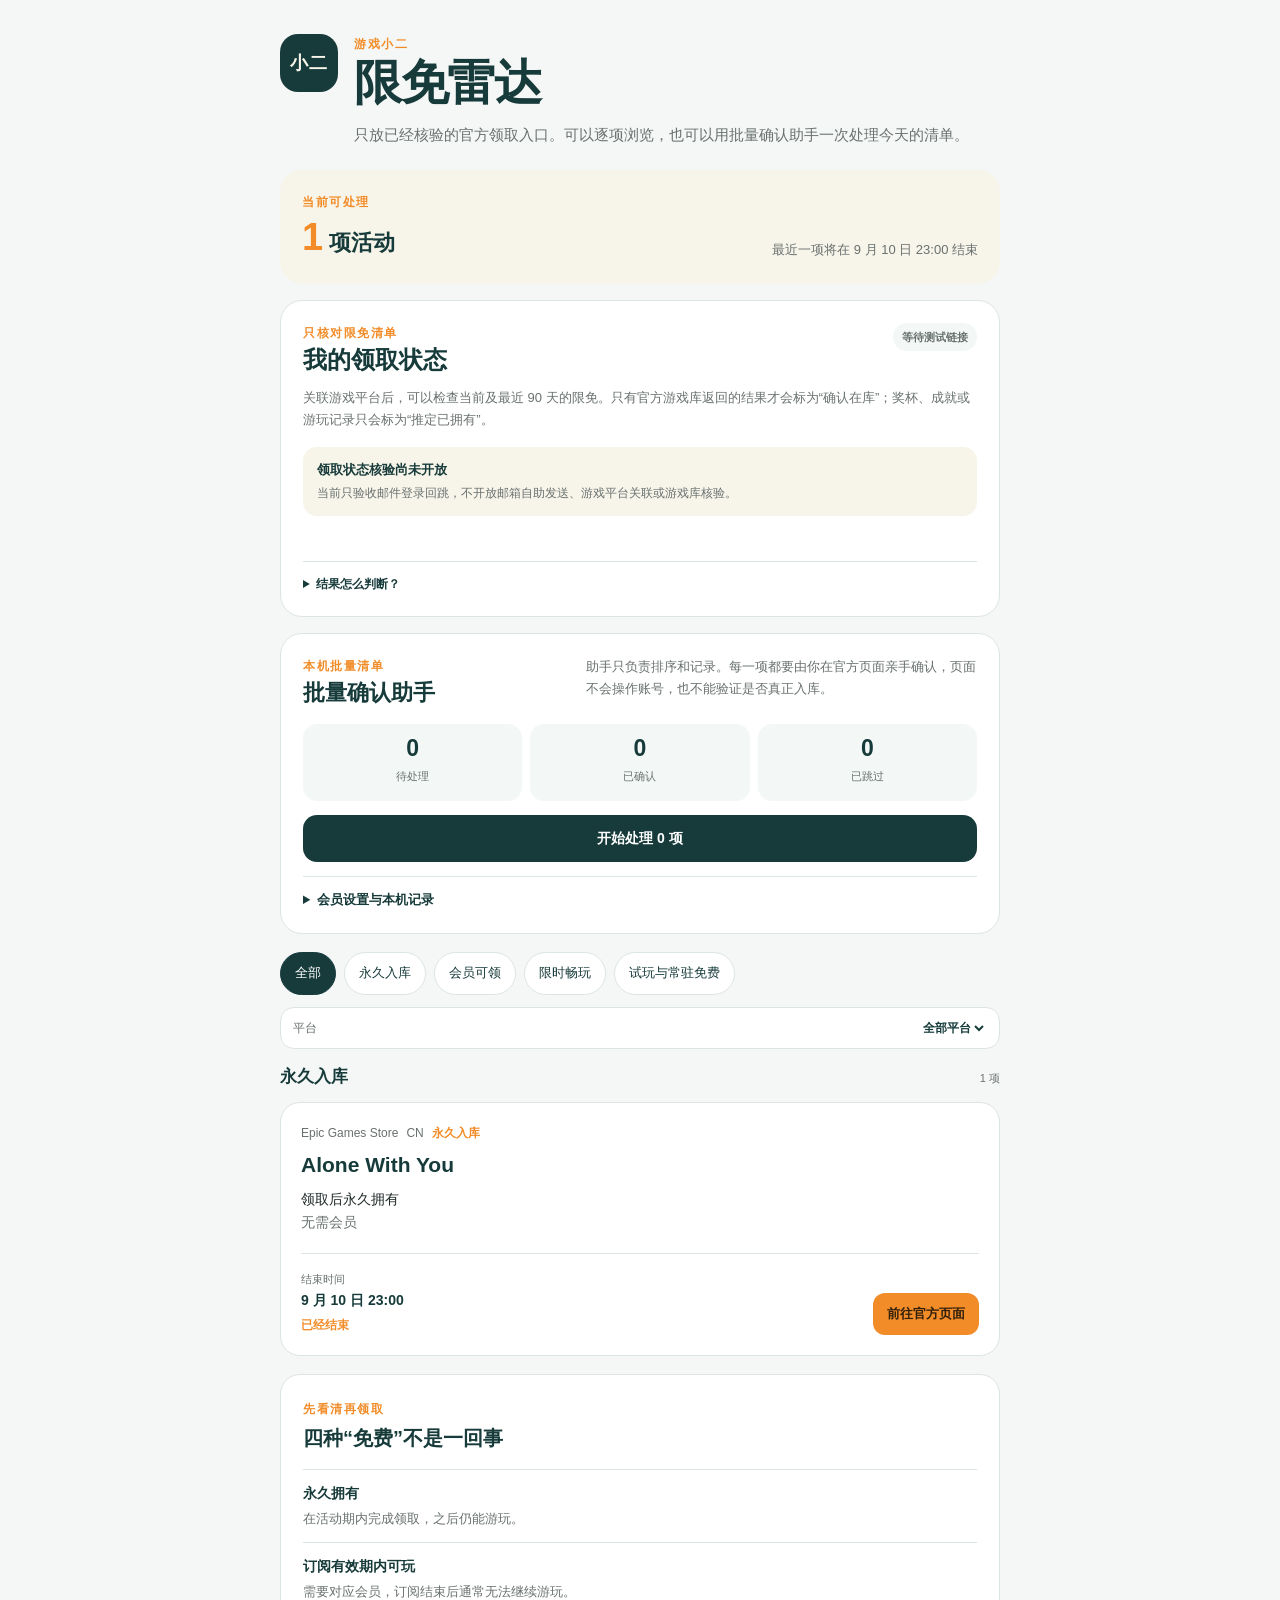
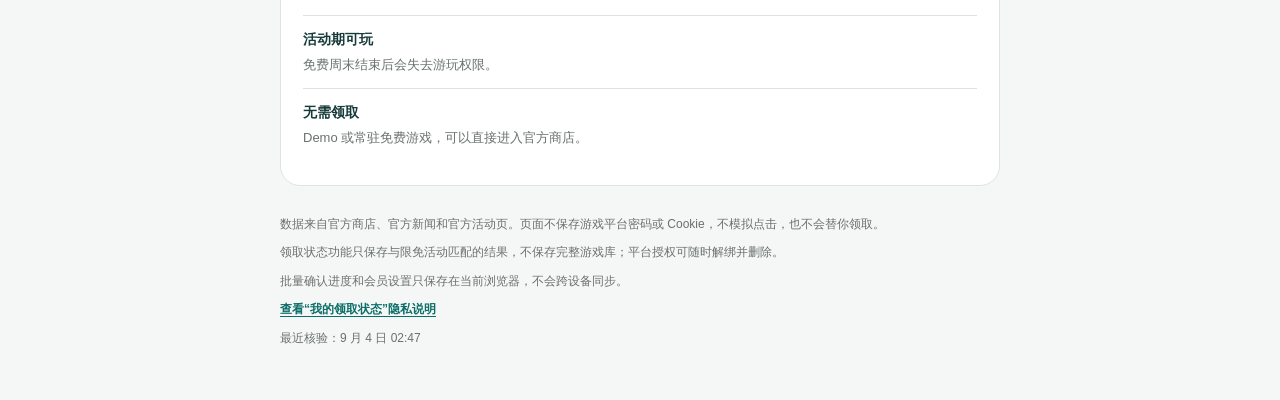
==== commit 4cddf327: "Publish approved privacy and consent flow" ====
--- a/index.html
+++ b/index.html
@@ -55,6 +55,10 @@
           <input id="verification-email" name="email" type="email" inputmode="email" autocomplete="email" placeholder="name@example.com" required>
           <button id="verification-send-code" class="secondary-button" type="button">发送登录链接</button>
         </div>
+        <label id="verification-cross-border-consent" class="verification-consent" hidden>
+          <input id="verification-cross-border-consent-input" type="checkbox">
+          <span>我已阅读<a href="./privacy.html" target="_blank" rel="noopener noreferrer">隐私说明</a>，并单独同意将邮箱登录账号、平台用户标识与授权范围、限免匹配结果提供给 Supabase, Inc.，在韩国首尔处理。</span>
+        </label>
         <div id="verification-code-row" class="verification-form-row" hidden>
           <input id="verification-code" name="code" type="text" inputmode="numeric" autocomplete="one-time-code" maxlength="8" placeholder="邮件验证码">
           <button id="verification-sign-in" class="primary-inline-button" type="submit">登录</button>
@@ -86,6 +90,7 @@
       <div id="verification-actions" class="verification-actions" hidden>
         <button id="verification-run" class="primary-button" type="button">立即核验限免清单</button>
         <button id="verification-clear" class="text-button" type="button">清除核验结果</button>
+        <button id="verification-withdraw-consent" class="text-button danger" type="button">撤回境外处理同意</button>
         <button id="verification-delete-account" class="text-button danger" type="button">删除领取状态账号</button>
       </div>
 
--- a/styles.css
+++ b/styles.css
@@ -116,6 +116,23 @@
   font-size: 14px;
 }
 .verification-form-row input:focus { border-color: var(--green); outline: 3px solid rgba(11,110,105,.12); }
+.verification-consent {
+  display: grid;
+  grid-template-columns: 18px minmax(0, 1fr);
+  gap: 9px;
+  align-items: start;
+  margin-top: 12px;
+  border: 1px solid var(--rule);
+  border-radius: 12px;
+  padding: 12px;
+  background: var(--white);
+  color: var(--muted);
+  font-size: 12px;
+  line-height: 1.65;
+}
+.verification-consent[hidden] { display: none; }
+.verification-consent input { width: 18px; height: 18px; margin: 1px 0 0; accent-color: var(--green); }
+.verification-consent a { color: var(--teal); font-weight: 800; }
 .secondary-button, .primary-inline-button, .verification-platform-button {
   border: 0;
   border-radius: 12px;
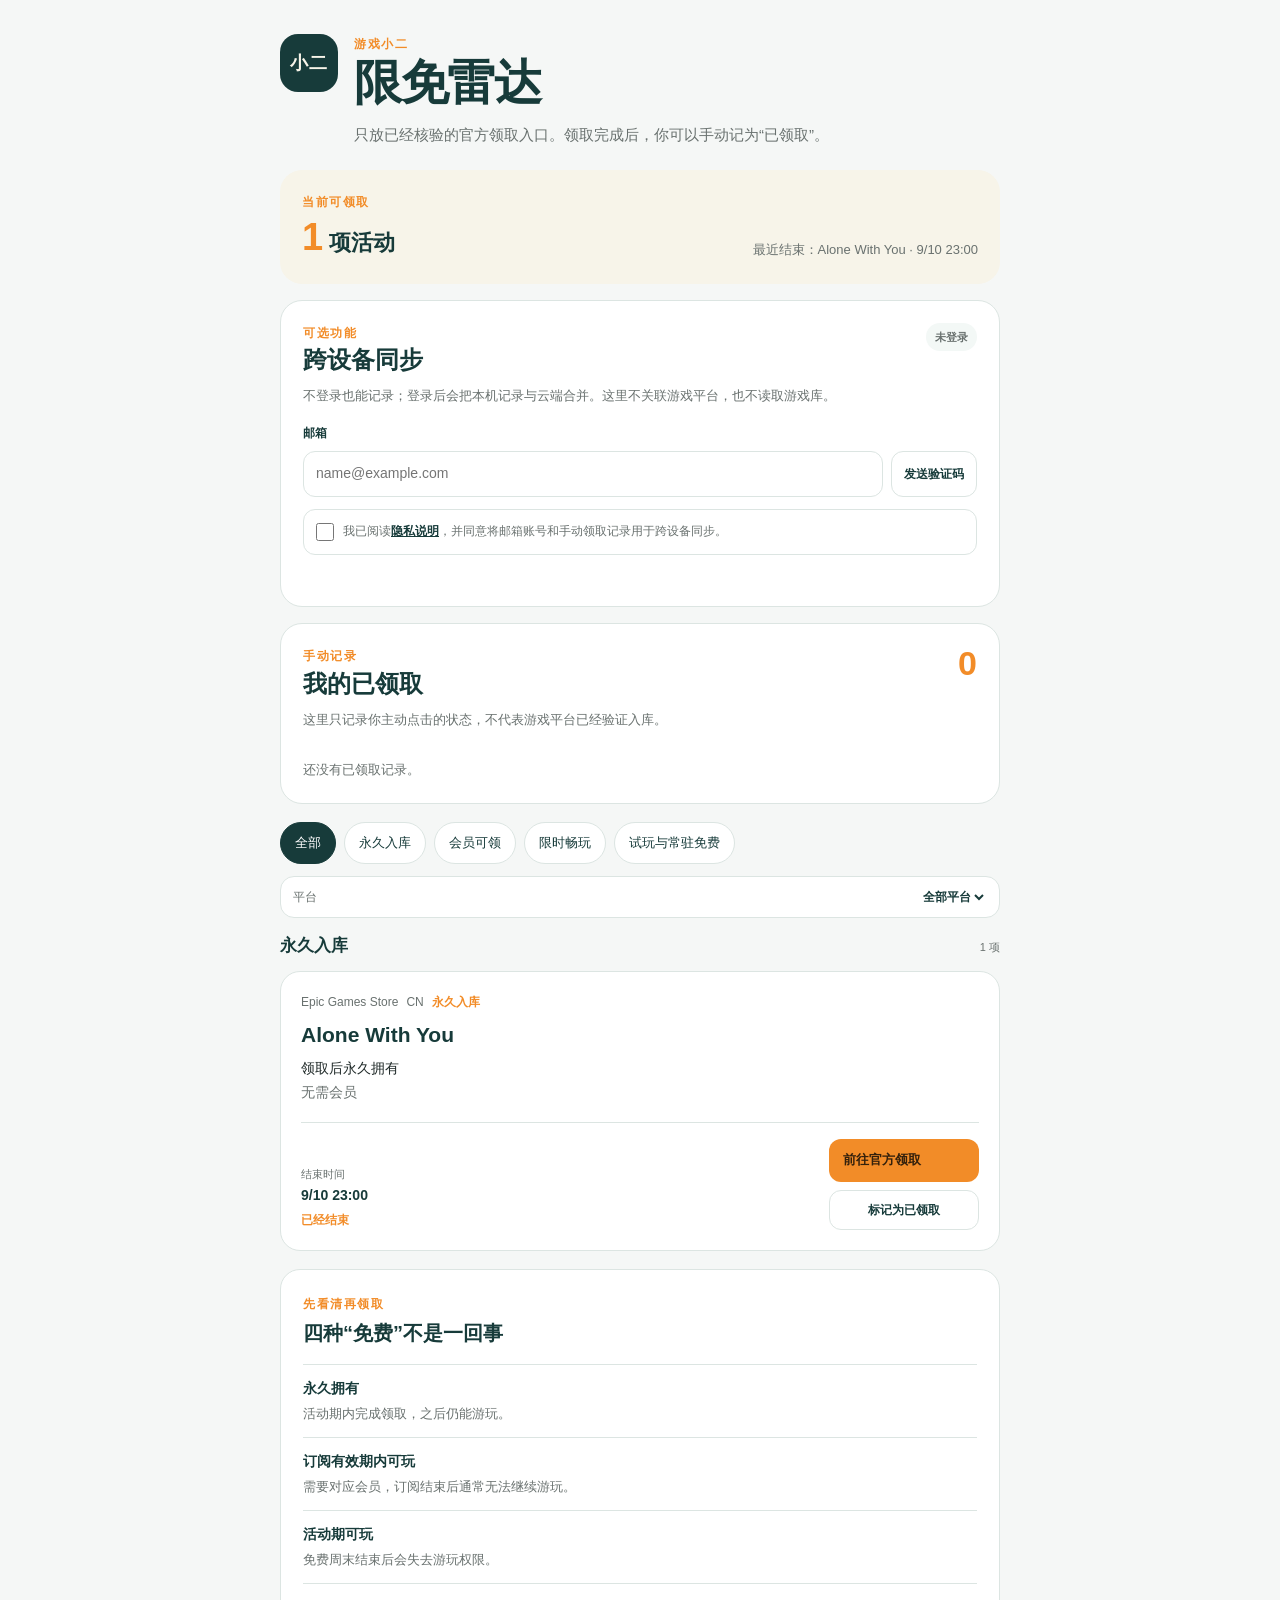
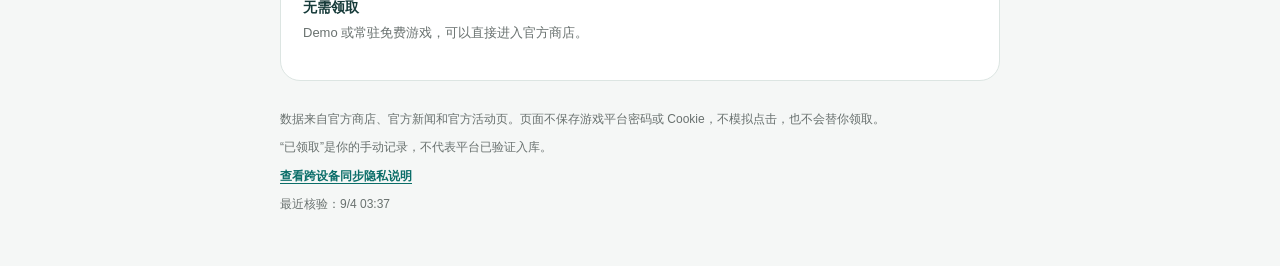
==== commit 180e7af1: "Simplify free game claim tracking" ====
--- a/index.html
+++ b/index.html
@@ -5,9 +5,9 @@
   <meta name="viewport" content="width=device-width,initial-scale=1,viewport-fit=cover">
   <meta name="theme-color" content="#173B3A">
   <title>游戏小二·限免雷达</title>
-  <meta name="description" content="只收录已经从官方页面核验的免费游戏活动，按到期时间排序。">
+  <meta name="description" content="汇总各平台已核验的免费游戏官方领取入口，并记录你的领取状态。">
   <meta property="og:title" content="游戏小二·限免雷达">
-  <meta property="og:description" content="永久入库、会员可领、限时畅玩和新试玩，一页看清。">
+  <meta property="og:description" content="官方领取入口、结束时间和我的已领取记录，一页看清。">
   <meta property="og:type" content="website">
   <meta property="og:image" content="https://lc1993929.github.io/game-xiaoer-free-games/og.png">
   <meta name="twitter:card" content="summary_large_image">
@@ -16,245 +16,24 @@
   <link rel="stylesheet" href="./styles.css">
 </head>
 <body>
-  <header class="masthead">
-    <div class="brand-mark" aria-hidden="true">小二</div>
-    <div>
-      <p class="eyebrow">游戏小二</p>
-      <h1>限免雷达</h1>
-      <p class="lede">只放已经核验的官方领取入口。可以逐项浏览，也可以用批量确认助手一次处理今天的清单。</p>
-    </div>
-  </header>
-
+  <header class="masthead"><div class="brand-mark" aria-hidden="true">小二</div><div><p class="eyebrow">游戏小二</p><h1>限免雷达</h1><p class="lede">只放已经核验的官方领取入口。领取完成后，你可以手动记为“已领取”。</p></div></header>
   <main>
-    <section class="summary" aria-labelledby="summary-title">
-      <div>
-        <p class="eyebrow">当前可处理</p>
-        <h2 id="summary-title"><span id="active-count">0</span> 项活动</h2>
-      </div>
-      <p id="next-deadline" class="deadline">正在核验今天的活动</p>
+    <section class="summary" aria-labelledby="summary-title"><div><p class="eyebrow">当前可领取</p><h2 id="summary-title"><span id="active-count">0</span> 项活动</h2></div><p id="next-deadline" class="deadline">正在核验今天的活动</p></section>
+    <section class="claim-account" aria-labelledby="claim-account-title">
+      <div class="claim-account-heading"><div><p class="eyebrow">可选功能</p><h2 id="claim-account-title">跨设备同步</h2></div><span id="claim-account-state" class="account-state">未登录</span></div>
+      <p class="claim-account-lede">不登录也能记录；登录后会把本机记录与云端合并。这里不关联游戏平台，也不读取游戏库。</p>
+      <form id="claim-login" class="claim-login" novalidate><label for="claim-email">邮箱</label><div class="claim-form-row"><input id="claim-email" type="email" inputmode="email" autocomplete="email" placeholder="name@example.com" required><button id="claim-send-code" class="secondary-button" type="button">发送验证码</button></div><label class="claim-consent"><input id="claim-consent-input" type="checkbox"><span>我已阅读<a href="./privacy.html" target="_blank" rel="noopener noreferrer">隐私说明</a>，并同意将邮箱账号和手动领取记录用于跨设备同步。</span></label><div id="claim-code-row" class="claim-form-row" hidden><input id="claim-code" type="text" inputmode="numeric" autocomplete="one-time-code" maxlength="8" placeholder="邮件验证码"><button class="primary-inline-button" type="submit">登录</button></div></form>
+      <div id="claim-account-panel" class="claim-account-panel" hidden><div><span>当前账号</span><strong id="claim-account-email"></strong></div><div class="claim-account-actions"><button id="claim-sign-out" class="text-button" type="button">退出登录</button><button id="claim-delete-account" class="text-button danger" type="button">删除同步账号</button></div></div><p id="claim-message" class="claim-message" role="status" aria-live="polite"></p>
     </section>
-
-    <section class="verification-hub" aria-labelledby="verification-title">
-      <div class="verification-heading">
-        <div>
-          <p class="eyebrow">只核对限免清单</p>
-          <h2 id="verification-title">我的领取状态</h2>
-        </div>
-        <span id="verification-account-state" class="account-state">未登录</span>
-      </div>
-      <p class="verification-lede">关联游戏平台后，可以检查当前及最近 90 天的限免。只有官方游戏库返回的结果才会标为“确认在库”；奖杯、成就或游玩记录只会标为“推定已拥有”。</p>
-
-      <div id="verification-disabled" class="verification-notice" role="status" hidden>
-        <strong id="verification-disabled-title">领取状态核验尚未开放</strong>
-        <span id="verification-disabled-reason">账号后端完成配置前，继续使用下方批量确认助手。</span>
-      </div>
-
-      <form id="verification-login" class="verification-login" novalidate hidden>
-        <label for="verification-email">邮箱</label>
-        <div class="verification-form-row">
-          <input id="verification-email" name="email" type="email" inputmode="email" autocomplete="email" placeholder="name@example.com" required>
-          <button id="verification-send-code" class="secondary-button" type="button">发送登录链接</button>
-        </div>
-        <label id="verification-cross-border-consent" class="verification-consent" hidden>
-          <input id="verification-cross-border-consent-input" type="checkbox">
-          <span>我已阅读<a href="./privacy.html" target="_blank" rel="noopener noreferrer">隐私说明</a>，并单独同意将邮箱登录账号、平台用户标识与授权范围、限免匹配结果提供给 Supabase, Inc.，在韩国首尔处理。</span>
-        </label>
-        <div id="verification-code-row" class="verification-form-row" hidden>
-          <input id="verification-code" name="code" type="text" inputmode="numeric" autocomplete="one-time-code" maxlength="8" placeholder="邮件验证码">
-          <button id="verification-sign-in" class="primary-inline-button" type="submit">登录</button>
-        </div>
-      </form>
-
-      <div id="verification-account" class="verification-account" hidden>
-        <div>
-          <span>当前账号</span>
-          <strong id="verification-account-email"></strong>
-        </div>
-        <button id="verification-sign-out" class="text-button" type="button">退出登录</button>
-      </div>
-
-      <div id="verification-session-test" class="verification-actions" hidden>
-        <button id="verification-check-session" class="primary-button" type="button">验证后端会话</button>
-      </div>
-
-      <p id="verification-message" class="verification-message" role="status" aria-live="polite"></p>
-
-      <div id="verification-results-summary" class="verification-results-summary" hidden>
-        <div><strong id="verification-confirmed-count">0</strong><span>确认在库</span></div>
-        <div><strong id="verification-likely-count">0</strong><span>推定拥有</span></div>
-        <div><strong id="verification-undetected-count">0</strong><span>未检测到</span></div>
-      </div>
-
-      <div id="verification-platforms" class="verification-platforms" aria-label="游戏平台关联状态"></div>
-
-      <div id="verification-actions" class="verification-actions" hidden>
-        <button id="verification-run" class="primary-button" type="button">立即核验限免清单</button>
-        <button id="verification-clear" class="text-button" type="button">清除核验结果</button>
-        <button id="verification-withdraw-consent" class="text-button danger" type="button">撤回境外处理同意</button>
-        <button id="verification-delete-account" class="text-button danger" type="button">删除领取状态账号</button>
-      </div>
-
-      <details class="verification-explanation">
-        <summary>结果怎么判断？</summary>
-        <dl>
-          <div><dt>确认在库</dt><dd>官方游戏库或权益接口明确返回当前账号拥有该商品。</dd></div>
-          <div><dt>推定已拥有</dt><dd>发现奖杯、成就或游玩记录；可能来自订阅、试玩、共享或历史访问。</dd></div>
-          <div><dt>未检测到</dt><dd>本次没有发现匹配记录，不代表一定没有领取。</dd></div>
-        </dl>
-      </details>
-    </section>
-
-    <section class="batch-assistant" aria-labelledby="batch-assistant-title">
-      <div class="batch-intro">
-        <div>
-          <p class="eyebrow">本机批量清单</p>
-          <h2 id="batch-assistant-title">批量确认助手</h2>
-        </div>
-        <p>助手只负责排序和记录。每一项都要由你在官方页面亲手确认，页面不会操作账号，也不能验证是否真正入库。</p>
-      </div>
-      <div class="batch-counts" aria-label="本机处理进度">
-        <div><strong id="batch-pending-count">0</strong><span>待处理</span></div>
-        <div><strong id="batch-confirmed-count">0</strong><span>已确认</span></div>
-        <div><strong id="batch-skipped-count">0</strong><span>已跳过</span></div>
-      </div>
-      <button id="batch-start" class="primary-button" type="button">开始处理 <span id="batch-total-count">0</span> 项</button>
-      <p id="storage-warning" class="storage-warning" role="status" hidden></p>
-      <details class="membership-settings">
-        <summary>会员设置与本机记录</summary>
-        <p id="membership-hidden" class="settings-note">会员设置只保存在当前浏览器。</p>
-        <div class="membership-grid">
-          <label><input type="checkbox" data-membership-platform="prime_gaming"> 我有 Prime Gaming</label>
-          <label><input type="checkbox" data-membership-platform="ps_plus_hk"> 我有 PlayStation Plus 港区</label>
-          <label><input type="checkbox" data-membership-platform="xbox_free_play_days_hk"> 我有 Xbox 会员港区</label>
-          <label><input type="checkbox" data-membership-platform="nintendo_switch_online_hk"> 我有 Nintendo Switch Online 港区</label>
-        </div>
-        <div class="record-actions">
-          <button id="batch-reset" class="text-button" type="button">重新处理当前清单</button>
-          <button id="batch-clear" class="text-button danger" type="button">清除本机记录</button>
-        </div>
-      </details>
-    </section>
-
-    <section id="batch-workflow" class="batch-workflow" aria-labelledby="batch-workflow-title" hidden>
-      <div class="workflow-header">
-        <div>
-          <p id="batch-position" class="eyebrow">准备清单</p>
-          <h2 id="batch-workflow-title">逐项确认</h2>
-        </div>
-        <button id="batch-close" class="close-button" type="button" aria-label="关闭批量确认助手">关闭</button>
-      </div>
-      <div id="batch-active">
-        <div class="batch-meta">
-          <span id="batch-platform"></span>
-          <span id="batch-region"></span>
-        </div>
-        <h3 id="batch-title-current"></h3>
-        <dl class="batch-details">
-          <div><dt>所有权</dt><dd id="batch-ownership"></dd></div>
-          <div><dt>会员</dt><dd id="batch-membership"></dd></div>
-          <div><dt>结束时间</dt><dd id="batch-deadline"></dd></div>
-        </dl>
-        <a id="batch-open-link" class="batch-open-link" rel="noopener noreferrer" target="_blank">打开官方页面</a>
-        <p id="batch-confirm-hint" class="confirm-hint">先打开官方页面，返回后才能记录为已确认。</p>
-        <div class="workflow-actions">
-          <button id="batch-confirm" class="confirm-button" type="button" disabled>我已在官方页面确认</button>
-          <button id="batch-skip" class="skip-button" type="button">暂时跳过</button>
-        </div>
-      </div>
-      <div id="batch-complete" class="batch-complete" hidden>
-        <p class="complete-mark" aria-hidden="true">✓</p>
-        <h3>这次清单处理完了</h3>
-        <p>本机记录：已确认 <strong id="complete-confirmed">0</strong> 项，已跳过 <strong id="complete-skipped">0</strong> 项。</p>
-        <p>实际入库结果请到对应平台游戏库查看。</p>
-      </div>
-    </section>
-
-    <nav class="filters" aria-label="活动筛选">
-      <button class="filter is-active" type="button" data-filter="all" aria-pressed="true">全部</button>
-      <button class="filter" type="button" data-filter="keep" aria-pressed="false">永久入库</button>
-      <button class="filter" type="button" data-filter="subscription" aria-pressed="false">会员可领</button>
-      <button class="filter" type="button" data-filter="free_weekend" aria-pressed="false">限时畅玩</button>
-      <button class="filter" type="button" data-filter="trial" aria-pressed="false">试玩与常驻免费</button>
-    </nav>
-
-    <label class="platform-picker" for="platform-filter">
-      <span>平台</span>
-      <select id="platform-filter">
-        <option value="all">全部平台</option>
-      </select>
-    </label>
-
-    <div id="offer-list" class="offer-list" aria-live="polite"></div>
-
-    <section id="empty-state" class="empty-state">
-      <p class="empty-kicker">雷达运行中</p>
-      <h2>今天还没有可公开的活动</h2>
-      <p>候选活动会先核对价格、结束时间、区服和领取后的所有权。没核清的内容不会出现在这里。</p>
-    </section>
-
-    <section class="ownership-guide" aria-labelledby="ownership-title">
-      <p class="eyebrow">先看清再领取</p>
-      <h2 id="ownership-title">四种“免费”不是一回事</h2>
-      <dl>
-        <div><dt>永久拥有</dt><dd>在活动期内完成领取，之后仍能游玩。</dd></div>
-        <div><dt>订阅有效期内可玩</dt><dd>需要对应会员，订阅结束后通常无法继续游玩。</dd></div>
-        <div><dt>活动期可玩</dt><dd>免费周末结束后会失去游玩权限。</dd></div>
-        <div><dt>无需领取</dt><dd>Demo 或常驻免费游戏，可以直接进入官方商店。</dd></div>
-      </dl>
-    </section>
+    <section class="claimed-history" aria-labelledby="claimed-history-title"><div class="claimed-history-heading"><div><p class="eyebrow">手动记录</p><h2 id="claimed-history-title">我的已领取</h2></div><strong id="claimed-total">0</strong></div><p class="claimed-note">这里只记录你主动点击的状态，不代表游戏平台已经验证入库。</p><div id="claimed-list" class="claimed-list"></div><p id="claimed-empty" class="claimed-empty">还没有已领取记录。</p></section>
+    <nav class="filters" aria-label="活动筛选"><button class="filter is-active" type="button" data-filter="all" aria-pressed="true">全部</button><button class="filter" type="button" data-filter="keep" aria-pressed="false">永久入库</button><button class="filter" type="button" data-filter="subscription" aria-pressed="false">会员可领</button><button class="filter" type="button" data-filter="free_weekend" aria-pressed="false">限时畅玩</button><button class="filter" type="button" data-filter="trial" aria-pressed="false">试玩与常驻免费</button></nav>
+    <label class="platform-picker" for="platform-filter"><span>平台</span><select id="platform-filter"><option value="all">全部平台</option></select></label><div id="offer-list" class="offer-list" aria-live="polite"></div>
+    <section id="empty-state" class="empty-state"><p class="empty-kicker">雷达运行中</p><h2>今天还没有可公开的活动</h2><p>价格、结束时间、区服和所有权没有核清前，不会放到这里。</p></section>
+    <section class="ownership-guide" aria-labelledby="ownership-title"><p class="eyebrow">先看清再领取</p><h2 id="ownership-title">四种“免费”不是一回事</h2><dl><div><dt>永久拥有</dt><dd>活动期内完成领取，之后仍能游玩。</dd></div><div><dt>订阅有效期内可玩</dt><dd>需要对应会员，订阅结束后通常无法继续游玩。</dd></div><div><dt>活动期可玩</dt><dd>免费周末结束后会失去游玩权限。</dd></div><div><dt>无需领取</dt><dd>Demo 或常驻免费游戏，可以直接进入官方商店。</dd></div></dl></section>
   </main>
-
-  <footer>
-    <p>数据来自官方商店、官方新闻和官方活动页。页面不保存游戏平台密码或 Cookie，不模拟点击，也不会替你领取。</p>
-    <p>领取状态功能只保存与限免活动匹配的结果，不保存完整游戏库；平台授权可随时解绑并删除。</p>
-    <p>批量确认进度和会员设置只保存在当前浏览器，不会跨设备同步。</p>
-    <p><a class="footer-link" href="./privacy.html">查看“我的领取状态”隐私说明</a></p>
-    <p id="updated-at">等待首次核验</p>
-  </footer>
-
-  <template id="offer-template">
-    <article class="offer-card">
-      <div class="offer-meta">
-        <span class="platform"></span>
-        <span class="region"></span>
-        <span class="type"></span>
-      </div>
-      <h2 class="title"></h2>
-      <p class="ownership"></p>
-      <p class="membership"></p>
-      <p class="local-progress" hidden></p>
-      <div class="offer-verification" hidden>
-        <span class="verification-badge"></span>
-        <p class="verification-detail"></p>
-        <time class="verification-time"></time>
-        <button class="verification-refresh" type="button">重新核验</button>
-      </div>
-      <div class="offer-action">
-        <div>
-          <span class="date-label">结束时间</span>
-          <strong class="ends-at"></strong>
-          <span class="countdown" aria-live="off"></span>
-        </div>
-        <a class="claim-link" rel="noopener noreferrer" target="_blank">前往官方页面</a>
-      </div>
-    </article>
-  </template>
-
-  <template id="verification-platform-template">
-    <article class="verification-platform-card">
-      <div>
-        <h3 class="verification-platform-name"></h3>
-        <p class="verification-platform-description"></p>
-      </div>
-      <div class="verification-platform-footer">
-        <span class="verification-platform-status"></span>
-        <button class="verification-platform-button" type="button"></button>
-        <a class="verification-library-link" target="_blank" rel="noopener noreferrer" hidden>打开平台查看</a>
-      </div>
-    </article>
-  </template>
-
-  <script src="./verification-config.js"></script>
-  <script src="./app.js" type="module"></script>
+  <footer><p>数据来自官方商店、官方新闻和官方活动页。页面不保存游戏平台密码或 Cookie，不模拟点击，也不会替你领取。</p><p>“已领取”是你的手动记录，不代表平台已验证入库。</p><p><a class="footer-link" href="./privacy.html">查看跨设备同步隐私说明</a></p><p id="updated-at">等待首次核验</p></footer>
+  <template id="offer-template"><article class="offer-card"><div class="offer-meta"><span class="platform"></span><span class="region"></span><span class="type"></span></div><h2 class="title"></h2><p class="ownership"></p><p class="membership"></p><div class="offer-action"><div><span class="date-label">结束时间</span><strong class="ends-at"></strong><span class="countdown" aria-live="off"></span></div><div class="offer-buttons"><a class="claim-link" rel="noopener noreferrer" target="_blank">前往官方领取</a><button class="claim-record-button" type="button"></button></div></div></article></template>
+  <template id="claimed-record-template"><article class="claimed-record"><div><strong class="claimed-record-title"></strong><span class="claimed-record-meta"></span></div><button class="claimed-record-remove" type="button">撤销</button></article></template>
+  <script src="./claim-config.js"></script><script type="module" src="./app.js"></script>
 </body>
 </html>
--- a/styles.css
+++ b/styles.css
@@ -87,6 +87,33 @@
 .summary h2 { margin: 0; color: var(--teal); font-size: 22px; line-height: 1.25; }
 .summary h2 span { color: var(--orange); font-size: 38px; }
 .deadline { margin: 0; color: var(--muted); font-size: 13px; text-align: right; }
+
+.claim-account, .claimed-history { margin-top: 16px; padding: 22px; border: 1px solid var(--rule); border-radius: 22px; background: var(--white); }
+.claim-account-heading, .claimed-history-heading { display: flex; align-items: start; justify-content: space-between; gap: 18px; }
+.claim-account-heading h2, .claimed-history-heading h2 { margin: 0; color: var(--teal); font-size: 24px; line-height: 1.25; }
+.claim-account-lede, .claimed-note { margin: 10px 0 0; color: var(--muted); font-size: 13px; }
+.claim-login { margin-top: 16px; }
+.claim-login > label:first-child { display: block; margin-bottom: 5px; color: var(--teal); font-size: 12px; font-weight: 800; }
+.claim-form-row { display: grid; grid-template-columns: minmax(0, 1fr) auto; gap: 8px; margin-top: 8px; }
+.claim-form-row input { min-width: 0; width: 100%; border: 1px solid var(--rule); border-radius: 12px; padding: 10px 12px; background: var(--white); color: var(--ink); font: inherit; font-size: 14px; }
+.claim-form-row input:focus { border-color: var(--green); outline: 3px solid rgba(11,110,105,.12); }
+.claim-consent { display: grid; grid-template-columns: 18px minmax(0, 1fr); gap: 9px; align-items: start; margin-top: 12px; border: 1px solid var(--rule); border-radius: 12px; padding: 12px; color: var(--muted); font-size: 12px; line-height: 1.65; }
+.claim-consent input { width: 18px; height: 18px; margin: 1px 0 0; accent-color: var(--green); }
+.claim-consent a { color: var(--teal); font-weight: 800; }
+.claim-account-panel { display: flex; align-items: center; justify-content: space-between; gap: 14px; margin-top: 16px; border-radius: 14px; padding: 10px 12px; background: var(--soft); }
+.claim-account-panel span { display: block; color: var(--muted); font-size: 10px; }
+.claim-account-panel strong { display: block; color: var(--teal); font-size: 13px; overflow-wrap: anywhere; }
+.claim-account-actions { display: flex; flex-wrap: wrap; justify-content: flex-end; gap: 10px; }
+.claim-message { min-height: 1.6em; margin: 10px 0 0; color: var(--muted); font-size: 12px; }
+.claim-message[data-tone="success"] { color: var(--green); }
+.claim-message[data-tone="error"] { color: #9a463f; }
+.claimed-history-heading > strong { color: var(--orange); font-size: 34px; line-height: 1; }
+.claimed-list { display: grid; gap: 8px; margin-top: 14px; }
+.claimed-record { display: flex; align-items: center; justify-content: space-between; gap: 14px; border-top: 1px solid var(--rule); padding-top: 10px; }
+.claimed-record-title { display: block; color: var(--teal); font-size: 14px; }
+.claimed-record-meta { display: block; color: var(--muted); font-size: 11px; }
+.claimed-record-remove { flex: 0 0 auto; border: 0; padding: 7px 0; background: transparent; color: #9a463f; font: inherit; font-size: 12px; font-weight: 800; cursor: pointer; }
+.claimed-empty { margin: 14px 0 0; color: var(--muted); font-size: 13px; }
 
 .verification-hub {
   margin-top: 16px;
@@ -340,6 +367,10 @@
   font-weight: 800;
   text-decoration: none;
 }
+.offer-buttons { display: grid; min-width: 150px; gap: 8px; }
+.claim-record-button { border: 1px solid var(--rule); border-radius: 12px; padding: 9px 12px; background: var(--white); color: var(--teal); font: inherit; font-size: 12px; font-weight: 800; cursor: pointer; }
+.claim-record-button.is-claimed { border-color: #bcdcd2; background: #eaf6f1; color: #176044; }
+.claim-record-button:disabled { cursor: wait; opacity: .55; }
 
 .empty-state { padding: 28px 22px; text-align: center; }
 .empty-state h2 { margin: 4px 0 8px; color: var(--teal); font-size: 20px; }
@@ -393,6 +424,8 @@
   .deadline { margin-top: 8px; text-align: left; }
   .verification-hub { padding: 18px; border-radius: 18px; }
   .verification-form-row { grid-template-columns: 1fr; }
+  .claim-form-row { grid-template-columns: 1fr; }
+  .claim-account, .claimed-history { padding: 18px; border-radius: 18px; }
   .verification-platforms { grid-template-columns: 1fr; }
   .verification-platform-card { min-height: 0; }
   .verification-actions { display: grid; grid-template-columns: 1fr; }
@@ -405,6 +438,7 @@
   .workflow-actions { grid-template-columns: 1fr; }
   .offer-action { align-items: stretch; flex-direction: column; }
   .claim-link { text-align: center; }
+  .offer-buttons { width: 100%; }
   .privacy-content section { padding: 17px; }
 }
 
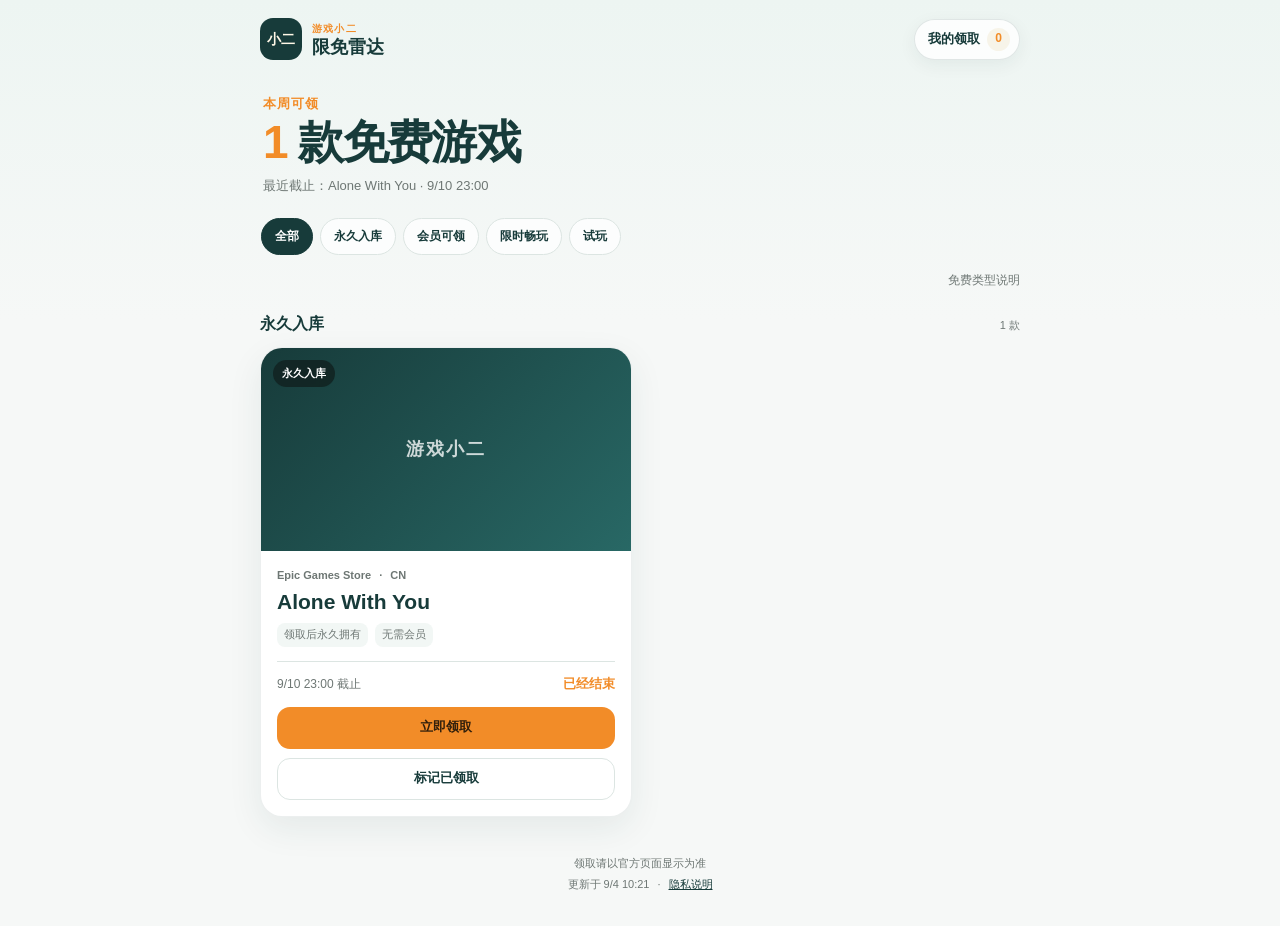
==== commit 8d92b78a: "Redesign free games page for players" ====
--- a/index.html
+++ b/index.html
@@ -5,34 +5,35 @@
   <meta name="viewport" content="width=device-width,initial-scale=1,viewport-fit=cover">
   <meta name="theme-color" content="#173B3A">
   <title>游戏小二·限免雷达</title>
-  <meta name="description" content="汇总各平台已核验的免费游戏官方领取入口，并记录你的领取状态。">
+  <meta name="description" content="各平台免费游戏、领取截止时间和官方入口，一页看清。">
   <meta property="og:title" content="游戏小二·限免雷达">
-  <meta property="og:description" content="官方领取入口、结束时间和我的已领取记录，一页看清。">
+  <meta property="og:description" content="本周免费游戏与官方领取入口。">
   <meta property="og:type" content="website">
   <meta property="og:image" content="https://lc1993929.github.io/game-xiaoer-free-games/og.png">
   <meta name="twitter:card" content="summary_large_image">
   <meta name="twitter:image" content="https://lc1993929.github.io/game-xiaoer-free-games/og.png">
   <link rel="icon" href="./icon.png" type="image/png">
   <link rel="stylesheet" href="./styles.css">
+  <style>[hidden]{display:none!important}</style>
 </head>
 <body>
-  <header class="masthead"><div class="brand-mark" aria-hidden="true">小二</div><div><p class="eyebrow">游戏小二</p><h1>限免雷达</h1><p class="lede">只放已经核验的官方领取入口。领取完成后，你可以手动记为“已领取”。</p></div></header>
+  <header class="topbar"><a class="brand" href="./" aria-label="游戏小二限免雷达首页"><span class="brand-icon" aria-hidden="true">小二</span><span><small>游戏小二</small><strong>限免雷达</strong></span></a><button id="open-claims" class="my-claims-button" type="button" aria-haspopup="dialog"><span>我的领取</span><b id="top-claimed-total">0</b></button></header>
   <main>
-    <section class="summary" aria-labelledby="summary-title"><div><p class="eyebrow">当前可领取</p><h2 id="summary-title"><span id="active-count">0</span> 项活动</h2></div><p id="next-deadline" class="deadline">正在核验今天的活动</p></section>
-    <section class="claim-account" aria-labelledby="claim-account-title">
-      <div class="claim-account-heading"><div><p class="eyebrow">可选功能</p><h2 id="claim-account-title">跨设备同步</h2></div><span id="claim-account-state" class="account-state">未登录</span></div>
-      <p class="claim-account-lede">不登录也能记录；登录后会把本机记录与云端合并。这里不关联游戏平台，也不读取游戏库。</p>
-      <form id="claim-login" class="claim-login" novalidate><label for="claim-email">邮箱</label><div class="claim-form-row"><input id="claim-email" type="email" inputmode="email" autocomplete="email" placeholder="name@example.com" required><button id="claim-send-code" class="secondary-button" type="button">发送验证码</button></div><label class="claim-consent"><input id="claim-consent-input" type="checkbox"><span>我已阅读<a href="./privacy.html" target="_blank" rel="noopener noreferrer">隐私说明</a>，并同意将邮箱账号和手动领取记录用于跨设备同步。</span></label><div id="claim-code-row" class="claim-form-row" hidden><input id="claim-code" type="text" inputmode="numeric" autocomplete="one-time-code" maxlength="8" placeholder="邮件验证码"><button class="primary-inline-button" type="submit">登录</button></div></form>
-      <div id="claim-account-panel" class="claim-account-panel" hidden><div><span>当前账号</span><strong id="claim-account-email"></strong></div><div class="claim-account-actions"><button id="claim-sign-out" class="text-button" type="button">退出登录</button><button id="claim-delete-account" class="text-button danger" type="button">删除同步账号</button></div></div><p id="claim-message" class="claim-message" role="status" aria-live="polite"></p>
-    </section>
-    <section class="claimed-history" aria-labelledby="claimed-history-title"><div class="claimed-history-heading"><div><p class="eyebrow">手动记录</p><h2 id="claimed-history-title">我的已领取</h2></div><strong id="claimed-total">0</strong></div><p class="claimed-note">这里只记录你主动点击的状态，不代表游戏平台已经验证入库。</p><div id="claimed-list" class="claimed-list"></div><p id="claimed-empty" class="claimed-empty">还没有已领取记录。</p></section>
-    <nav class="filters" aria-label="活动筛选"><button class="filter is-active" type="button" data-filter="all" aria-pressed="true">全部</button><button class="filter" type="button" data-filter="keep" aria-pressed="false">永久入库</button><button class="filter" type="button" data-filter="subscription" aria-pressed="false">会员可领</button><button class="filter" type="button" data-filter="free_weekend" aria-pressed="false">限时畅玩</button><button class="filter" type="button" data-filter="trial" aria-pressed="false">试玩与常驻免费</button></nav>
-    <label class="platform-picker" for="platform-filter"><span>平台</span><select id="platform-filter"><option value="all">全部平台</option></select></label><div id="offer-list" class="offer-list" aria-live="polite"></div>
-    <section id="empty-state" class="empty-state"><p class="empty-kicker">雷达运行中</p><h2>今天还没有可公开的活动</h2><p>价格、结束时间、区服和所有权没有核清前，不会放到这里。</p></section>
-    <section class="ownership-guide" aria-labelledby="ownership-title"><p class="eyebrow">先看清再领取</p><h2 id="ownership-title">四种“免费”不是一回事</h2><dl><div><dt>永久拥有</dt><dd>活动期内完成领取，之后仍能游玩。</dd></div><div><dt>订阅有效期内可玩</dt><dd>需要对应会员，订阅结束后通常无法继续游玩。</dd></div><div><dt>活动期可玩</dt><dd>免费周末结束后会失去游玩权限。</dd></div><div><dt>无需领取</dt><dd>Demo 或常驻免费游戏，可以直接进入官方商店。</dd></div></dl></section>
+    <section class="hero" aria-labelledby="summary-title"><div id="summary-loading" class="summary-skeleton" aria-label="正在加载活动"><i></i><i></i></div><div id="summary-content" hidden><p class="hero-kicker">本周可领</p><h1 id="summary-title"><span id="active-count"></span> 款免费游戏</h1><p id="next-deadline" class="deadline"></p></div></section>
+    <section class="browse-tools" aria-label="筛选免费游戏"><nav class="filters" aria-label="活动类型"><button class="filter is-active" type="button" data-filter="all" aria-pressed="true">全部</button><button class="filter" type="button" data-filter="keep" aria-pressed="false">永久入库</button><button class="filter" type="button" data-filter="subscription" aria-pressed="false">会员可领</button><button class="filter" type="button" data-filter="free_weekend" aria-pressed="false">限时畅玩</button><button class="filter" type="button" data-filter="trial" aria-pressed="false">试玩</button></nav><div class="tool-row"><label id="platform-picker" class="platform-picker" for="platform-filter" hidden><span>平台</span><select id="platform-filter"><option value="all">全部平台</option></select></label><details class="type-help"><summary>免费类型说明</summary><div><p><b>永久入库</b>领取后可以一直玩。</p><p><b>会员可领</b>需要对应会员，游玩权益以平台规则为准。</p><p><b>限时畅玩</b>只在活动期间开放。</p><p><b>试玩</b>包括 Demo 和常驻免费游戏。</p></div></details></div></section>
+    <div id="offer-list" class="offer-list" aria-live="polite"></div>
+    <section id="empty-state" class="empty-state" hidden><span aria-hidden="true">⌁</span><h2>暂时没有可领活动</h2><p>有新的免费游戏时，这里会自动更新。</p><button id="retry-load" class="retry-button" type="button" hidden>重新加载</button></section>
   </main>
-  <footer><p>数据来自官方商店、官方新闻和官方活动页。页面不保存游戏平台密码或 Cookie，不模拟点击，也不会替你领取。</p><p>“已领取”是你的手动记录，不代表平台已验证入库。</p><p><a class="footer-link" href="./privacy.html">查看跨设备同步隐私说明</a></p><p id="updated-at">等待首次核验</p></footer>
-  <template id="offer-template"><article class="offer-card"><div class="offer-meta"><span class="platform"></span><span class="region"></span><span class="type"></span></div><h2 class="title"></h2><p class="ownership"></p><p class="membership"></p><div class="offer-action"><div><span class="date-label">结束时间</span><strong class="ends-at"></strong><span class="countdown" aria-live="off"></span></div><div class="offer-buttons"><a class="claim-link" rel="noopener noreferrer" target="_blank">前往官方领取</a><button class="claim-record-button" type="button"></button></div></div></article></template>
+  <footer><p>领取请以官方页面显示为准</p><p><span id="updated-at">正在加载</span><i>·</i><a href="./privacy.html">隐私说明</a></p></footer>
+
+  <div id="claims-overlay" class="drawer-overlay" hidden>
+    <aside id="claims-drawer" class="claims-drawer" role="dialog" aria-modal="true" aria-labelledby="claims-title" tabindex="-1"><header class="drawer-header"><div><small>游戏小二</small><h2 id="claims-title">我的领取</h2></div><button id="close-claims" class="close-drawer" type="button" aria-label="关闭我的领取">×</button></header>
+      <section class="claimed-history"><div class="claimed-heading"><p>已标记 <strong id="claimed-total">0</strong> 款</p><span>由你手动记录</span></div><div id="claimed-list" class="claimed-list"></div><p id="claimed-empty" class="claimed-empty">还没有记录。领取游戏后点一下“标记已领取”吧。</p></section>
+      <details id="sync-disclosure" class="sync-disclosure"><summary><span><b>跨设备同步</b><small id="claim-account-state">未登录</small></span><span aria-hidden="true">›</span></summary><div class="sync-content"><p>用邮箱登录后，可以在其他设备查看这些记录。</p><form id="claim-login" class="claim-login" novalidate><label for="claim-email">邮箱</label><div class="claim-form-row"><input id="claim-email" type="email" inputmode="email" autocomplete="email" placeholder="name@example.com" required><button id="claim-send-code" type="button">发送验证码</button></div><label class="claim-consent"><input id="claim-consent-input" type="checkbox"><span>我已阅读<a href="./privacy.html" target="_blank" rel="noopener noreferrer">隐私说明</a>并同意同步记录。</span></label><div id="claim-code-row" class="claim-form-row" hidden><input id="claim-code" type="text" inputmode="numeric" autocomplete="one-time-code" maxlength="8" placeholder="邮件验证码"><button class="login-button" type="submit">登录</button></div></form><div id="claim-account-panel" class="claim-account-panel" hidden><div><span>当前账号</span><strong id="claim-account-email"></strong></div><div><button id="claim-sign-out" type="button">退出</button><button id="claim-delete-account" class="danger" type="button">删除账号</button></div></div><p id="claim-message" class="claim-message" role="status" aria-live="polite"></p></div></details>
+    </aside>
+  </div>
+
+  <template id="offer-template"><article class="offer-card"><div class="cover"><img class="cover-image" alt="" loading="lazy"><span class="cover-fallback" hidden>游戏小二</span><span class="type"></span></div><div class="offer-content"><div class="offer-meta"><span class="platform"></span><span class="region"></span></div><h2 class="title"></h2><div class="offer-status"><span class="ownership"></span><span class="membership"></span></div><div class="time-row"><span class="ends-at"></span><strong class="countdown"></strong></div><div class="offer-buttons"><a class="claim-link" rel="noopener noreferrer" target="_blank">立即领取</a><button class="claim-record-button" type="button"></button></div></div></article></template>
   <template id="claimed-record-template"><article class="claimed-record"><div><strong class="claimed-record-title"></strong><span class="claimed-record-meta"></span></div><button class="claimed-record-remove" type="button">撤销</button></article></template>
   <script src="./claim-config.js"></script><script type="module" src="./app.js"></script>
 </body>
--- a/styles.css
+++ b/styles.css
@@ -1,447 +1 @@
-:root {
-  color-scheme: light;
-  --teal: #173b3a;
-  --green: #0b6e69;
-  --orange: #f28c28;
-  --paper: #f7f4e9;
-  --ink: #1f2928;
-  --muted: #69716f;
-  --rule: #dce5e2;
-  --soft: #f3f8f6;
-  --white: #ffffff;
-  font-family: -apple-system, BlinkMacSystemFont, "PingFang SC", "Microsoft YaHei", sans-serif;
-}
-
-* { box-sizing: border-box; }
-
-body {
-  margin: 0;
-  background: #f5f7f6;
-  color: var(--ink);
-  line-height: 1.7;
-}
-
-a, button { -webkit-tap-highlight-color: transparent; }
-
-.masthead, main, footer {
-  width: min(100% - 32px, 720px);
-  margin-inline: auto;
-}
-
-.masthead {
-  display: grid;
-  grid-template-columns: 58px minmax(0, 1fr);
-  gap: 16px;
-  padding: 34px 0 22px;
-  align-items: start;
-}
-
-.brand-mark {
-  display: grid;
-  place-items: center;
-  width: 58px;
-  aspect-ratio: 1;
-  border-radius: 18px;
-  background: var(--teal);
-  color: var(--paper);
-  font-size: 18px;
-  font-weight: 800;
-  letter-spacing: .08em;
-}
-
-.eyebrow {
-  margin: 0 0 2px;
-  color: var(--orange);
-  font-size: 12px;
-  font-weight: 800;
-  letter-spacing: .13em;
-  text-transform: uppercase;
-}
-
-h1, h2, p { overflow-wrap: anywhere; }
-
-h1 {
-  margin: 0;
-  color: var(--teal);
-  font-size: clamp(30px, 9vw, 48px);
-  line-height: 1.12;
-  letter-spacing: -.03em;
-}
-
-.lede {
-  margin: 12px 0 0;
-  color: var(--muted);
-  font-size: 15px;
-}
-
-.summary {
-  display: flex;
-  justify-content: space-between;
-  gap: 18px;
-  align-items: end;
-  padding: 22px;
-  border-radius: 22px;
-  background: var(--paper);
-}
-
-.summary h2 { margin: 0; color: var(--teal); font-size: 22px; line-height: 1.25; }
-.summary h2 span { color: var(--orange); font-size: 38px; }
-.deadline { margin: 0; color: var(--muted); font-size: 13px; text-align: right; }
-
-.claim-account, .claimed-history { margin-top: 16px; padding: 22px; border: 1px solid var(--rule); border-radius: 22px; background: var(--white); }
-.claim-account-heading, .claimed-history-heading { display: flex; align-items: start; justify-content: space-between; gap: 18px; }
-.claim-account-heading h2, .claimed-history-heading h2 { margin: 0; color: var(--teal); font-size: 24px; line-height: 1.25; }
-.claim-account-lede, .claimed-note { margin: 10px 0 0; color: var(--muted); font-size: 13px; }
-.claim-login { margin-top: 16px; }
-.claim-login > label:first-child { display: block; margin-bottom: 5px; color: var(--teal); font-size: 12px; font-weight: 800; }
-.claim-form-row { display: grid; grid-template-columns: minmax(0, 1fr) auto; gap: 8px; margin-top: 8px; }
-.claim-form-row input { min-width: 0; width: 100%; border: 1px solid var(--rule); border-radius: 12px; padding: 10px 12px; background: var(--white); color: var(--ink); font: inherit; font-size: 14px; }
-.claim-form-row input:focus { border-color: var(--green); outline: 3px solid rgba(11,110,105,.12); }
-.claim-consent { display: grid; grid-template-columns: 18px minmax(0, 1fr); gap: 9px; align-items: start; margin-top: 12px; border: 1px solid var(--rule); border-radius: 12px; padding: 12px; color: var(--muted); font-size: 12px; line-height: 1.65; }
-.claim-consent input { width: 18px; height: 18px; margin: 1px 0 0; accent-color: var(--green); }
-.claim-consent a { color: var(--teal); font-weight: 800; }
-.claim-account-panel { display: flex; align-items: center; justify-content: space-between; gap: 14px; margin-top: 16px; border-radius: 14px; padding: 10px 12px; background: var(--soft); }
-.claim-account-panel span { display: block; color: var(--muted); font-size: 10px; }
-.claim-account-panel strong { display: block; color: var(--teal); font-size: 13px; overflow-wrap: anywhere; }
-.claim-account-actions { display: flex; flex-wrap: wrap; justify-content: flex-end; gap: 10px; }
-.claim-message { min-height: 1.6em; margin: 10px 0 0; color: var(--muted); font-size: 12px; }
-.claim-message[data-tone="success"] { color: var(--green); }
-.claim-message[data-tone="error"] { color: #9a463f; }
-.claimed-history-heading > strong { color: var(--orange); font-size: 34px; line-height: 1; }
-.claimed-list { display: grid; gap: 8px; margin-top: 14px; }
-.claimed-record { display: flex; align-items: center; justify-content: space-between; gap: 14px; border-top: 1px solid var(--rule); padding-top: 10px; }
-.claimed-record-title { display: block; color: var(--teal); font-size: 14px; }
-.claimed-record-meta { display: block; color: var(--muted); font-size: 11px; }
-.claimed-record-remove { flex: 0 0 auto; border: 0; padding: 7px 0; background: transparent; color: #9a463f; font: inherit; font-size: 12px; font-weight: 800; cursor: pointer; }
-.claimed-empty { margin: 14px 0 0; color: var(--muted); font-size: 13px; }
-
-.verification-hub {
-  margin-top: 16px;
-  padding: 22px;
-  border: 1px solid var(--rule);
-  border-radius: 22px;
-  background: var(--white);
-}
-.verification-heading { display: flex; align-items: start; justify-content: space-between; gap: 18px; }
-.verification-heading h2 { margin: 0; color: var(--teal); font-size: 24px; line-height: 1.25; }
-.account-state { flex: 0 0 auto; border-radius: 999px; padding: 5px 9px; background: var(--soft); color: var(--muted); font-size: 11px; font-weight: 800; }
-.verification-lede { margin: 12px 0 0; color: var(--muted); font-size: 13px; }
-.verification-notice { display: flex; flex-direction: column; gap: 2px; margin-top: 16px; border-radius: 14px; padding: 12px 14px; background: var(--paper); color: var(--muted); font-size: 12px; }
-.verification-notice strong { color: var(--teal); font-size: 13px; }
-.verification-login { margin-top: 16px; }
-.verification-login > label { display: block; margin-bottom: 5px; color: var(--teal); font-size: 12px; font-weight: 800; }
-.verification-form-row { display: grid; grid-template-columns: minmax(0, 1fr) auto; gap: 8px; margin-top: 8px; }
-.verification-form-row input {
-  min-width: 0;
-  width: 100%;
-  border: 1px solid var(--rule);
-  border-radius: 12px;
-  padding: 10px 12px;
-  background: var(--white);
-  color: var(--ink);
-  font: inherit;
-  font-size: 14px;
-}
-.verification-form-row input:focus { border-color: var(--green); outline: 3px solid rgba(11,110,105,.12); }
-.verification-consent {
-  display: grid;
-  grid-template-columns: 18px minmax(0, 1fr);
-  gap: 9px;
-  align-items: start;
-  margin-top: 12px;
-  border: 1px solid var(--rule);
-  border-radius: 12px;
-  padding: 12px;
-  background: var(--white);
-  color: var(--muted);
-  font-size: 12px;
-  line-height: 1.65;
-}
-.verification-consent[hidden] { display: none; }
-.verification-consent input { width: 18px; height: 18px; margin: 1px 0 0; accent-color: var(--green); }
-.verification-consent a { color: var(--teal); font-weight: 800; }
-.secondary-button, .primary-inline-button, .verification-platform-button {
-  border: 0;
-  border-radius: 12px;
-  padding: 9px 12px;
-  font: inherit;
-  font-size: 12px;
-  font-weight: 800;
-  cursor: pointer;
-}
-.secondary-button { border: 1px solid var(--rule); background: var(--white); color: var(--teal); }
-.primary-inline-button { background: var(--teal); color: var(--white); }
-.secondary-button:disabled, .primary-inline-button:disabled, .verification-platform-button:disabled { cursor: not-allowed; opacity: .55; }
-.verification-account { display: flex; align-items: center; justify-content: space-between; gap: 14px; margin-top: 16px; border-radius: 14px; padding: 10px 12px; background: var(--soft); }
-.verification-account span { display: block; color: var(--muted); font-size: 10px; }
-.verification-account strong { display: block; color: var(--teal); font-size: 13px; overflow-wrap: anywhere; }
-.verification-message { min-height: 1.6em; margin: 10px 0 0; color: var(--muted); font-size: 12px; }
-.verification-message[data-tone="success"] { color: var(--green); }
-.verification-message[data-tone="error"] { color: #9a463f; }
-.verification-results-summary { display: grid; grid-template-columns: repeat(3, 1fr); gap: 8px; margin-top: 14px; }
-.verification-results-summary div { border-radius: 12px; padding: 10px; background: var(--soft); text-align: center; }
-.verification-results-summary strong { display: block; color: var(--teal); font-size: 21px; line-height: 1.15; }
-.verification-results-summary span { color: var(--muted); font-size: 10px; }
-.verification-platforms { display: grid; grid-template-columns: repeat(2, minmax(0, 1fr)); gap: 10px; margin-top: 16px; }
-.verification-platform-card { display: flex; min-width: 0; min-height: 145px; flex-direction: column; justify-content: space-between; gap: 14px; border: 1px solid var(--rule); border-radius: 15px; padding: 14px; background: var(--white); }
-.verification-platform-card h3 { margin: 0; color: var(--teal); font-size: 15px; line-height: 1.3; }
-.verification-platform-description { margin: 5px 0 0; color: var(--muted); font-size: 11px; line-height: 1.55; }
-.verification-platform-footer { display: flex; flex-wrap: wrap; align-items: center; gap: 7px; }
-.verification-platform-status { margin-right: auto; color: var(--muted); font-size: 10px; font-weight: 800; }
-.verification-platform-status.is-linked { color: var(--green); }
-.verification-platform-button { background: var(--soft); color: var(--teal); }
-.verification-library-link { color: var(--green); font-size: 10px; font-weight: 800; text-decoration: none; }
-.verification-actions { display: flex; flex-wrap: wrap; align-items: center; gap: 10px 14px; margin-top: 16px; }
-.verification-actions .primary-button { width: auto; min-width: 190px; }
-.verification-explanation { margin-top: 16px; border-top: 1px solid var(--rule); padding-top: 12px; }
-.verification-explanation summary { color: var(--teal); font-size: 12px; font-weight: 800; cursor: pointer; }
-.verification-explanation dl { margin: 8px 0 0; }
-.verification-explanation dl div { padding: 8px 0; border-top: 1px solid var(--rule); }
-.verification-explanation dt { color: var(--teal); font-size: 12px; font-weight: 800; }
-.verification-explanation dd { margin: 2px 0 0; color: var(--muted); font-size: 11px; }
-
-.batch-assistant, .batch-workflow {
-  margin-top: 16px;
-  border: 1px solid var(--rule);
-  border-radius: 22px;
-  background: var(--white);
-}
-.batch-assistant { padding: 22px; }
-.batch-intro { display: grid; grid-template-columns: minmax(180px, .8fr) minmax(0, 1.2fr); gap: 22px; align-items: start; }
-.batch-intro h2, .workflow-header h2 { margin: 0; color: var(--teal); font-size: 22px; line-height: 1.25; }
-.batch-intro > p { margin: 0; color: var(--muted); font-size: 13px; }
-.batch-counts { display: grid; grid-template-columns: repeat(3, 1fr); gap: 8px; margin: 18px 0 14px; }
-.batch-counts div { padding: 12px 10px; border-radius: 14px; background: var(--soft); text-align: center; }
-.batch-counts strong { display: block; color: var(--teal); font-size: 23px; line-height: 1.1; }
-.batch-counts span { color: var(--muted); font-size: 11px; }
-
-.primary-button, .confirm-button, .skip-button, .close-button, .text-button {
-  border: 0;
-  font: inherit;
-  cursor: pointer;
-}
-.primary-button {
-  width: 100%;
-  border-radius: 14px;
-  padding: 12px 16px;
-  background: var(--teal);
-  color: var(--white);
-  font-size: 14px;
-  font-weight: 800;
-}
-.storage-warning { margin: 12px 0 0; border-radius: 12px; padding: 10px 12px; background: #fff4e7; color: #68431b; font-size: 12px; }
-.membership-settings { margin-top: 14px; border-top: 1px solid var(--rule); padding-top: 12px; }
-.membership-settings summary { color: var(--teal); font-size: 13px; font-weight: 800; cursor: pointer; }
-.settings-note { margin: 10px 0; color: var(--muted); font-size: 12px; }
-.membership-grid { display: grid; grid-template-columns: repeat(2, minmax(0, 1fr)); gap: 8px 14px; }
-.membership-grid label { display: flex; gap: 8px; align-items: flex-start; color: var(--ink); font-size: 12px; }
-.membership-grid input { flex: 0 0 auto; margin-top: 5px; accent-color: var(--teal); }
-.record-actions { display: flex; flex-wrap: wrap; gap: 10px; margin-top: 14px; }
-.text-button { padding: 7px 0; background: transparent; color: var(--green); font-size: 12px; font-weight: 800; }
-.text-button.danger { color: #9a463f; }
-
-.batch-workflow { padding: 22px; scroll-margin-top: 12px; box-shadow: 0 16px 40px rgba(23,59,58,.08); }
-.workflow-header { display: flex; justify-content: space-between; gap: 16px; align-items: start; padding-bottom: 14px; border-bottom: 1px solid var(--rule); }
-.close-button { border-radius: 999px; padding: 7px 11px; background: var(--soft); color: var(--teal); font-size: 12px; }
-.batch-meta { display: flex; flex-wrap: wrap; gap: 8px; margin-top: 18px; color: var(--muted); font-size: 12px; }
-.batch-meta span:first-child { color: var(--orange); font-weight: 800; }
-#batch-title-current { margin: 8px 0 14px; color: var(--teal); font-size: 24px; line-height: 1.35; overflow-wrap: anywhere; }
-.batch-details { display: grid; grid-template-columns: repeat(3, minmax(0, 1fr)); gap: 8px; margin: 0 0 18px; }
-.batch-details div { border-radius: 12px; padding: 10px; background: var(--soft); }
-.batch-details dt { color: var(--muted); font-size: 10px; }
-.batch-details dd { margin: 2px 0 0; color: var(--teal); font-size: 12px; font-weight: 800; overflow-wrap: anywhere; }
-.batch-open-link { display: block; border-radius: 14px; padding: 12px 16px; background: var(--orange); color: #34210c; font-size: 14px; font-weight: 800; text-align: center; text-decoration: none; }
-.confirm-hint { margin: 10px 0; color: var(--muted); font-size: 12px; }
-.workflow-actions { display: grid; grid-template-columns: minmax(0, 1fr) auto; gap: 10px; }
-.confirm-button, .skip-button { border-radius: 12px; padding: 11px 14px; font-size: 13px; font-weight: 800; }
-.confirm-button { background: var(--teal); color: var(--white); }
-.confirm-button:disabled { background: #c8d0cd; color: #687572; cursor: not-allowed; }
-.skip-button { border: 1px solid var(--rule); background: var(--white); color: var(--teal); }
-.batch-complete { padding: 26px 0 4px; text-align: center; }
-.batch-complete .complete-mark { display: grid; place-items: center; width: 50px; height: 50px; margin: 0 auto 12px; border-radius: 50%; background: var(--soft); color: var(--green); font-size: 25px; font-weight: 800; }
-.batch-complete h3 { margin: 0; color: var(--teal); font-size: 21px; }
-.batch-complete p { margin: 8px 0 0; color: var(--muted); font-size: 13px; }
-
-.filters {
-  display: flex;
-  gap: 8px;
-  overflow-x: auto;
-  padding: 18px 0 12px;
-  scrollbar-width: none;
-}
-.filters::-webkit-scrollbar { display: none; }
-
-.filter {
-  flex: 0 0 auto;
-  border: 1px solid var(--rule);
-  border-radius: 999px;
-  padding: 9px 14px;
-  background: var(--white);
-  color: var(--teal);
-  font: inherit;
-  font-size: 13px;
-  cursor: pointer;
-}
-.filter.is-active { border-color: var(--teal); background: var(--teal); color: var(--white); }
-.filter:focus-visible, .claim-link:focus-visible, .platform-picker select:focus-visible,
-.primary-button:focus-visible, .batch-open-link:focus-visible, .confirm-button:focus-visible,
-.skip-button:focus-visible, .close-button:focus-visible, .text-button:focus-visible,
-.membership-settings summary:focus-visible, .membership-grid input:focus-visible { outline: 3px solid rgba(242,140,40,.45); outline-offset: 2px; }
-
-.platform-picker {
-  display: flex;
-  align-items: center;
-  justify-content: space-between;
-  gap: 14px;
-  margin: 0 0 14px;
-  padding: 10px 12px;
-  border: 1px solid var(--rule);
-  border-radius: 14px;
-  background: var(--white);
-  color: var(--muted);
-  font-size: 12px;
-}
-.platform-picker select {
-  min-width: 0;
-  max-width: 75%;
-  border: 0;
-  background: transparent;
-  color: var(--teal);
-  font: inherit;
-  font-weight: 800;
-  text-align: right;
-}
-
-.offer-list { display: grid; gap: 22px; }
-.offer-section { display: grid; gap: 10px; }
-.offer-section-heading { display: flex; align-items: baseline; justify-content: space-between; gap: 12px; }
-.offer-section-heading h2 { margin: 0; color: var(--teal); font-size: 17px; }
-.offer-section-heading span { color: var(--muted); font-size: 11px; }
-.offer-cards { display: grid; gap: 14px; }
-
-.offer-card, .empty-state, .ownership-guide {
-  border: 1px solid var(--rule);
-  border-radius: 20px;
-  background: var(--white);
-}
-
-.offer-card { padding: 20px; }
-.offer-meta { display: flex; flex-wrap: wrap; gap: 8px; }
-.offer-meta span { color: var(--muted); font-size: 12px; }
-.offer-meta .type { color: var(--orange); font-weight: 800; }
-.offer-card .title { margin: 8px 0 8px; color: var(--teal); font-size: 21px; line-height: 1.35; }
-.offer-card .ownership, .offer-card .membership { margin: 0; font-size: 14px; }
-.offer-card .membership { color: var(--muted); }
-.offer-card .local-progress { display: inline-block; margin: 10px 0 0; border-radius: 999px; padding: 3px 8px; background: var(--soft); color: var(--green); font-size: 11px; font-weight: 800; }
-.offer-verification { margin-top: 12px; border-top: 1px solid var(--rule); padding-top: 12px; }
-.verification-badge { display: inline-flex; border-radius: 999px; padding: 3px 8px; font-size: 10px; font-weight: 800; }
-.verification-badge.is-confirmed { background: #e3f3ed; color: #176044; }
-.verification-badge.is-likely { background: #fff0d9; color: #875016; }
-.verification-badge.is-neutral { background: var(--soft); color: var(--muted); }
-.verification-badge.is-blocked, .verification-badge.is-unsupported { background: #f0f1f0; color: #68706e; }
-.verification-badge.is-error { background: #fdebea; color: #98443d; }
-.verification-detail { margin: 6px 0 0; color: var(--muted); font-size: 11px; }
-.verification-time { display: block; margin-top: 3px; color: #8a918f; font-size: 10px; }
-.verification-refresh { margin-top: 8px; border: 0; padding: 0; background: transparent; color: var(--green); font: inherit; font-size: 11px; font-weight: 750; cursor: pointer; }
-.verification-refresh:disabled { cursor: wait; opacity: 0.5; }
-
-.offer-action {
-  display: flex;
-  justify-content: space-between;
-  align-items: end;
-  gap: 16px;
-  margin-top: 18px;
-  padding-top: 16px;
-  border-top: 1px solid var(--rule);
-}
-.date-label { display: block; color: var(--muted); font-size: 11px; }
-.ends-at { display: block; color: var(--teal); font-size: 14px; }
-.countdown { display: block; margin-top: 2px; color: var(--orange); font-size: 12px; font-weight: 800; }
-.claim-link {
-  flex: 0 0 auto;
-  border-radius: 12px;
-  padding: 10px 14px;
-  background: var(--orange);
-  color: #34210c;
-  font-size: 13px;
-  font-weight: 800;
-  text-decoration: none;
-}
-.offer-buttons { display: grid; min-width: 150px; gap: 8px; }
-.claim-record-button { border: 1px solid var(--rule); border-radius: 12px; padding: 9px 12px; background: var(--white); color: var(--teal); font: inherit; font-size: 12px; font-weight: 800; cursor: pointer; }
-.claim-record-button.is-claimed { border-color: #bcdcd2; background: #eaf6f1; color: #176044; }
-.claim-record-button:disabled { cursor: wait; opacity: .55; }
-
-.empty-state { padding: 28px 22px; text-align: center; }
-.empty-state h2 { margin: 4px 0 8px; color: var(--teal); font-size: 20px; }
-.empty-state p { margin: 0; color: var(--muted); font-size: 14px; }
-.empty-state .empty-kicker { color: var(--orange); font-size: 12px; font-weight: 800; letter-spacing: .12em; }
-
-.ownership-guide { margin-top: 18px; padding: 24px 22px; }
-.ownership-guide h2 { margin: 0 0 14px; color: var(--teal); font-size: 20px; }
-.ownership-guide dl { margin: 0; }
-.ownership-guide dl div { padding: 12px 0; border-top: 1px solid var(--rule); }
-.ownership-guide dt { color: var(--teal); font-size: 14px; font-weight: 800; }
-.ownership-guide dd { margin: 2px 0 0; color: var(--muted); font-size: 13px; }
-
-footer { padding: 28px 0 44px; color: var(--muted); font-size: 12px; }
-footer p { margin: 0 0 8px; }
-.footer-link, .back-link { color: var(--green); font-weight: 800; text-decoration-thickness: 1px; text-underline-offset: 3px; }
-
-.privacy-masthead, .privacy-content, .privacy-footer {
-  width: min(100% - 32px, 720px);
-  margin-inline: auto;
-}
-.privacy-masthead { padding: 32px 0 18px; }
-.privacy-masthead .eyebrow { margin-top: 28px; }
-.privacy-masthead h1 { font-size: clamp(30px, 8vw, 44px); }
-.privacy-meta { margin: 10px 0 0; color: var(--muted); font-size: 12px; }
-.draft-notice { margin: 18px 0 0; border-radius: 14px; padding: 12px 14px; background: var(--paper); color: var(--muted); font-size: 13px; }
-.draft-notice strong { display: block; color: var(--teal); }
-.privacy-content { display: grid; gap: 14px; }
-.privacy-content section { border: 1px solid var(--rule); border-radius: 18px; padding: 20px; background: var(--white); }
-.privacy-content h2 { margin: 0 0 10px; color: var(--teal); font-size: 19px; line-height: 1.35; }
-.privacy-content p, .privacy-content li, .privacy-content dd { color: var(--muted); font-size: 14px; }
-.privacy-content p { margin: 0; }
-.privacy-content p + p { margin-top: 10px; }
-.privacy-content ul { margin: 0; padding-left: 1.25em; }
-.privacy-content li + li { margin-top: 6px; }
-.privacy-content code { border-radius: 5px; padding: 1px 4px; background: var(--soft); color: var(--teal); font-size: .92em; }
-.retention-list { margin: 12px 0 0; }
-.retention-list div { padding: 10px 0; border-top: 1px solid var(--rule); }
-.retention-list dt { color: var(--teal); font-size: 13px; font-weight: 800; }
-.retention-list dd { margin: 2px 0 0; }
-.privacy-footer { padding-top: 22px; }
-
-[hidden] { display: none !important; }
-
-@media (max-width: 430px) {
-  .masthead, main, footer { width: min(100% - 24px, 720px); }
-  .privacy-masthead, .privacy-content, .privacy-footer { width: min(100% - 24px, 720px); }
-  .masthead { grid-template-columns: 48px minmax(0, 1fr); gap: 12px; padding-top: 24px; }
-  .brand-mark { width: 48px; border-radius: 15px; font-size: 15px; }
-  .summary { display: block; padding: 18px; }
-  .deadline { margin-top: 8px; text-align: left; }
-  .verification-hub { padding: 18px; border-radius: 18px; }
-  .verification-form-row { grid-template-columns: 1fr; }
-  .claim-form-row { grid-template-columns: 1fr; }
-  .claim-account, .claimed-history { padding: 18px; border-radius: 18px; }
-  .verification-platforms { grid-template-columns: 1fr; }
-  .verification-platform-card { min-height: 0; }
-  .verification-actions { display: grid; grid-template-columns: 1fr; }
-  .verification-actions .primary-button { width: 100%; }
-  .batch-assistant, .batch-workflow { padding: 18px; border-radius: 18px; }
-  .batch-intro { display: block; }
-  .batch-intro > p { margin-top: 10px; }
-  .membership-grid { grid-template-columns: 1fr; }
-  .batch-details { grid-template-columns: 1fr; }
-  .workflow-actions { grid-template-columns: 1fr; }
-  .offer-action { align-items: stretch; flex-direction: column; }
-  .claim-link { text-align: center; }
-  .offer-buttons { width: 100%; }
-  .privacy-content section { padding: 17px; }
-}
-
-@media (prefers-reduced-motion: reduce) {
-  *, *::before, *::after { scroll-behavior: auto !important; }
-}
+:root{color-scheme:light;--teal:#173b3a;--green:#0b6e69;--orange:#f28c28;--paper:#f7f4e9;--ink:#172321;--muted:#6e7774;--rule:#dce5e2;--soft:#f2f7f5;--white:#fff;font-family:-apple-system,BlinkMacSystemFont,"PingFang SC","Microsoft YaHei",sans-serif}*{box-sizing:border-box}html{background:#f6f8f7}body{margin:0;color:var(--ink);line-height:1.6;background:linear-gradient(180deg,#edf5f2 0,#f6f8f7 320px)}body.drawer-open{overflow:hidden}button,a,summary,select,input{-webkit-tap-highlight-color:transparent}.topbar,main,footer{width:min(100% - 28px,760px);margin-inline:auto}.topbar{display:flex;align-items:center;justify-content:space-between;gap:16px;padding:18px 0 12px}.brand{display:flex;align-items:center;gap:10px;color:inherit;text-decoration:none}.brand-icon{display:grid;place-items:center;width:42px;height:42px;border-radius:13px;background:var(--teal);color:#fff8e7;font-size:14px;font-weight:900}.brand small,.brand strong{display:block}.brand small{color:var(--orange);font-size:10px;font-weight:800;letter-spacing:.12em}.brand strong{color:var(--teal);font-size:18px;line-height:1.15}.my-claims-button{display:flex;align-items:center;gap:7px;border:1px solid rgba(23,59,58,.12);border-radius:999px;padding:8px 9px 8px 13px;background:rgba(255,255,255,.82);color:var(--teal);font:inherit;font-size:13px;font-weight:800;cursor:pointer;box-shadow:0 5px 18px rgba(23,59,58,.06)}.my-claims-button b{display:grid;place-items:center;min-width:23px;height:23px;border-radius:999px;background:var(--paper);color:var(--orange);font-size:12px}.hero{min-height:126px;display:flex;align-items:end;padding:22px 3px 18px}.hero-kicker{margin:0;color:var(--orange);font-size:13px;font-weight:900;letter-spacing:.08em}.hero h1{margin:2px 0 0;color:var(--teal);font-size:clamp(30px,9vw,46px);line-height:1.12;letter-spacing:-.035em}.hero h1 span{color:var(--orange)}.deadline{margin:8px 0 0;color:var(--muted);font-size:13px}.summary-skeleton{width:100%}.summary-skeleton i{display:block;height:16px;border-radius:10px;background:linear-gradient(90deg,#e5ece9,#f8faf9,#e5ece9);background-size:200% 100%;animation:pulse 1.2s linear infinite}.summary-skeleton i:first-child{width:88px;margin-bottom:12px}.summary-skeleton i:last-child{width:min(320px,80%);height:40px}@keyframes pulse{to{background-position:-200% 0}}.browse-tools{position:relative;margin-bottom:16px}.filters{display:flex;gap:7px;overflow-x:auto;padding:3px 1px 10px;scrollbar-width:none}.filters::-webkit-scrollbar{display:none}.filter{flex:0 0 auto;border:1px solid var(--rule);border-radius:999px;padding:8px 13px;background:rgba(255,255,255,.78);color:var(--teal);font:inherit;font-size:12px;font-weight:700;cursor:pointer}.filter.is-active{border-color:var(--teal);background:var(--teal);color:#fff}.tool-row{display:flex;align-items:center;justify-content:space-between;gap:12px;min-height:30px}.platform-picker{display:flex;align-items:center;gap:6px;color:var(--muted);font-size:12px}.platform-picker select{max-width:160px;border:0;background:transparent;color:var(--teal);font:inherit;font-weight:800}.type-help{margin-left:auto;position:relative;color:var(--muted);font-size:12px}.type-help summary{cursor:pointer;list-style:none}.type-help summary::-webkit-details-marker{display:none}.type-help[open] div{position:absolute;z-index:3;right:0;top:28px;width:min(330px,calc(100vw - 28px));border:1px solid var(--rule);border-radius:15px;padding:10px 14px;background:#fff;box-shadow:0 14px 36px rgba(23,59,58,.12)}.type-help p{margin:6px 0}.type-help b{color:var(--teal)}.offer-list{display:grid;gap:26px}.offer-section{display:grid;gap:10px}.offer-section-heading{display:flex;align-items:baseline;justify-content:space-between}.offer-section-heading h2{margin:0;color:var(--teal);font-size:16px}.offer-section-heading span{color:var(--muted);font-size:11px}.offer-cards{display:grid;gap:16px}.offer-card{overflow:hidden;border:1px solid rgba(23,59,58,.08);border-radius:22px;background:var(--white);box-shadow:0 12px 34px rgba(23,59,58,.08)}.cover{position:relative;aspect-ratio:16/8.8;overflow:hidden;background:linear-gradient(135deg,var(--teal),#286865)}.cover-image{width:100%;height:100%;display:block;object-fit:cover}.cover-fallback{position:absolute;inset:0;display:grid;place-items:center;color:rgba(255,255,255,.78);font-size:18px;font-weight:900;letter-spacing:.12em}.cover .type{position:absolute;left:12px;top:12px;border-radius:999px;padding:5px 9px;background:rgba(18,34,32,.82);color:#fff;font-size:11px;font-weight:800;backdrop-filter:blur(8px)}.offer-content{padding:16px}.offer-meta{display:flex;gap:8px;color:var(--muted);font-size:11px;font-weight:700}.offer-meta span+span:before{content:"·";margin-right:8px}.title{margin:4px 0 8px;color:var(--teal);font-size:24px;line-height:1.25;overflow-wrap:anywhere}.offer-status{display:flex;flex-wrap:wrap;gap:7px}.offer-status span{border-radius:8px;padding:3px 7px;background:var(--soft);color:var(--muted);font-size:11px}.time-row{display:flex;align-items:baseline;justify-content:space-between;gap:10px;margin-top:14px;border-top:1px solid var(--rule);padding-top:12px}.ends-at{color:var(--muted);font-size:12px}.countdown{color:var(--orange);font-size:13px}.offer-buttons{display:grid;grid-template-columns:minmax(0,1.5fr) minmax(0,1fr);gap:9px;margin-top:12px}.claim-link,.claim-record-button{display:grid;place-items:center;min-height:45px;border-radius:13px;font:inherit;font-size:13px;font-weight:900;text-align:center;cursor:pointer}.claim-link{background:var(--orange);color:#32200c;text-decoration:none}.claim-record-button{border:1px solid var(--rule);background:#fff;color:var(--teal)}.claim-record-button.is-claimed{border-color:#b8d8d3;background:var(--soft);color:var(--green)}.empty-state{margin-top:12px;border:1px dashed #cbd8d4;border-radius:22px;padding:48px 20px;text-align:center;background:rgba(255,255,255,.55)}.empty-state>span{color:var(--orange);font-size:38px}.empty-state h2{margin:4px 0;color:var(--teal);font-size:21px}.empty-state p{margin:6px 0;color:var(--muted);font-size:13px}.retry-button{margin-top:14px;border:0;border-radius:12px;padding:10px 18px;background:var(--teal);color:#fff;font:inherit;font-size:13px;font-weight:800;cursor:pointer}footer{padding:34px 0 28px;color:var(--muted);font-size:11px;text-align:center}footer p{margin:4px 0}footer i{margin:0 8px;font-style:normal}footer a{color:var(--teal)}.drawer-overlay{position:fixed;z-index:20;inset:0;background:rgba(11,26,24,.42);backdrop-filter:blur(3px)}.claims-drawer{position:absolute;right:0;top:0;width:min(430px,100%);height:100%;overflow-y:auto;background:#f7f9f8;box-shadow:-16px 0 50px rgba(8,29,27,.18);outline:none;animation:slide-in .2s ease-out}.drawer-header{position:sticky;z-index:2;top:0;display:flex;align-items:center;justify-content:space-between;padding:20px 18px 14px;background:rgba(247,249,248,.94);backdrop-filter:blur(12px);border-bottom:1px solid var(--rule)}.drawer-header small{color:var(--orange);font-size:10px;font-weight:900;letter-spacing:.1em}.drawer-header h2{margin:0;color:var(--teal);font-size:27px}.close-drawer{display:grid;place-items:center;width:38px;height:38px;border:0;border-radius:50%;background:#fff;color:var(--teal);font:inherit;font-size:26px;line-height:1;cursor:pointer}.claimed-history{padding:18px}.claimed-heading{display:flex;align-items:baseline;justify-content:space-between;gap:12px}.claimed-heading p{margin:0;color:var(--teal);font-weight:800}.claimed-heading strong{color:var(--orange);font-size:25px}.claimed-heading span{color:var(--muted);font-size:11px}.claimed-list{display:grid;margin-top:12px}.claimed-record{display:flex;align-items:center;justify-content:space-between;gap:14px;border-top:1px solid var(--rule);padding:12px 0}.claimed-record-title{display:block;color:var(--teal);font-size:14px}.claimed-record-meta{display:block;color:var(--muted);font-size:10px}.claimed-record-remove{border:0;background:transparent;color:#9a463f;font:inherit;font-size:12px;font-weight:800;cursor:pointer}.claimed-empty{margin:14px 0;border-radius:14px;padding:18px;background:#fff;color:var(--muted);font-size:12px;text-align:center}.sync-disclosure{margin:0 18px 24px;border:1px solid var(--rule);border-radius:16px;background:#fff;overflow:hidden}.sync-disclosure>summary{display:flex;align-items:center;justify-content:space-between;padding:14px;cursor:pointer;list-style:none}.sync-disclosure>summary::-webkit-details-marker{display:none}.sync-disclosure>summary b,.sync-disclosure>summary small{display:block}.sync-disclosure>summary b{color:var(--teal);font-size:14px}.sync-disclosure>summary small{color:var(--muted);font-size:10px}.sync-disclosure>summary>span:last-child{color:var(--orange);font-size:24px;transition:transform .2s}.sync-disclosure[open]>summary>span:last-child{transform:rotate(90deg)}.sync-content{border-top:1px solid var(--rule);padding:14px}.sync-content>p{margin:0 0 12px;color:var(--muted);font-size:12px}.claim-login>label:first-child{color:var(--teal);font-size:11px;font-weight:800}.claim-form-row{display:grid;grid-template-columns:minmax(0,1fr) auto;gap:8px;margin-top:7px}.claim-form-row input{min-width:0;width:100%;border:1px solid var(--rule);border-radius:11px;padding:10px;background:#fff;color:var(--ink);font:inherit;font-size:13px}.claim-form-row button{border:0;border-radius:11px;padding:9px 11px;background:var(--teal);color:#fff;font:inherit;font-size:11px;font-weight:800;cursor:pointer}.claim-consent{display:grid;grid-template-columns:17px minmax(0,1fr);gap:8px;align-items:start;margin-top:10px;color:var(--muted);font-size:10px}.claim-consent input{width:17px;height:17px;margin:0;accent-color:var(--green)}.claim-consent a{color:var(--teal);font-weight:800}.claim-account-panel{display:flex;align-items:center;justify-content:space-between;gap:12px;border-radius:12px;padding:10px;background:var(--soft)}.claim-account-panel span,.claim-account-panel strong{display:block}.claim-account-panel span{color:var(--muted);font-size:9px}.claim-account-panel strong{max-width:210px;color:var(--teal);font-size:11px;overflow-wrap:anywhere}.claim-account-panel button{border:0;background:transparent;color:var(--green);font:inherit;font-size:10px;font-weight:800;cursor:pointer}.claim-account-panel button.danger{color:#9a463f}.claim-message{min-height:1.5em;margin:9px 0 0;color:var(--muted);font-size:10px}.claim-message[data-tone=success]{color:var(--green)}.claim-message[data-tone=error]{color:#9a463f}@keyframes slide-in{from{transform:translateX(24px);opacity:.7}}button:focus-visible,a:focus-visible,summary:focus-visible,select:focus-visible,input:focus-visible{outline:3px solid rgba(242,140,40,.45);outline-offset:2px}@media(max-width:560px){.claims-drawer{top:auto;bottom:0;width:100%;height:min(82vh,720px);border-radius:22px 22px 0 0;animation:sheet-in .22s ease-out}.drawer-header{padding-top:15px}.drawer-header:before{content:"";position:absolute;left:50%;top:7px;width:36px;height:4px;border-radius:9px;background:#d1dbd8;transform:translateX(-50%)}@keyframes sheet-in{from{transform:translateY(28px);opacity:.7}}}@media(min-width:680px){.offer-cards{grid-template-columns:repeat(2,minmax(0,1fr))}.title{font-size:21px}.offer-buttons{grid-template-columns:1fr}.claim-link,.claim-record-button{min-height:42px}}@media(max-width:350px){.topbar,main,footer{width:min(100% - 20px,760px)}.my-claims-button span{display:none}.hero h1{font-size:29px}.offer-content{padding:14px}.title{font-size:21px}.offer-buttons{grid-template-columns:1fr}.claim-form-row{grid-template-columns:1fr}.type-help[open] div{width:calc(100vw - 20px)}}@media(prefers-reduced-motion:reduce){*{scroll-behavior:auto!important;animation:none!important;transition:none!important}}
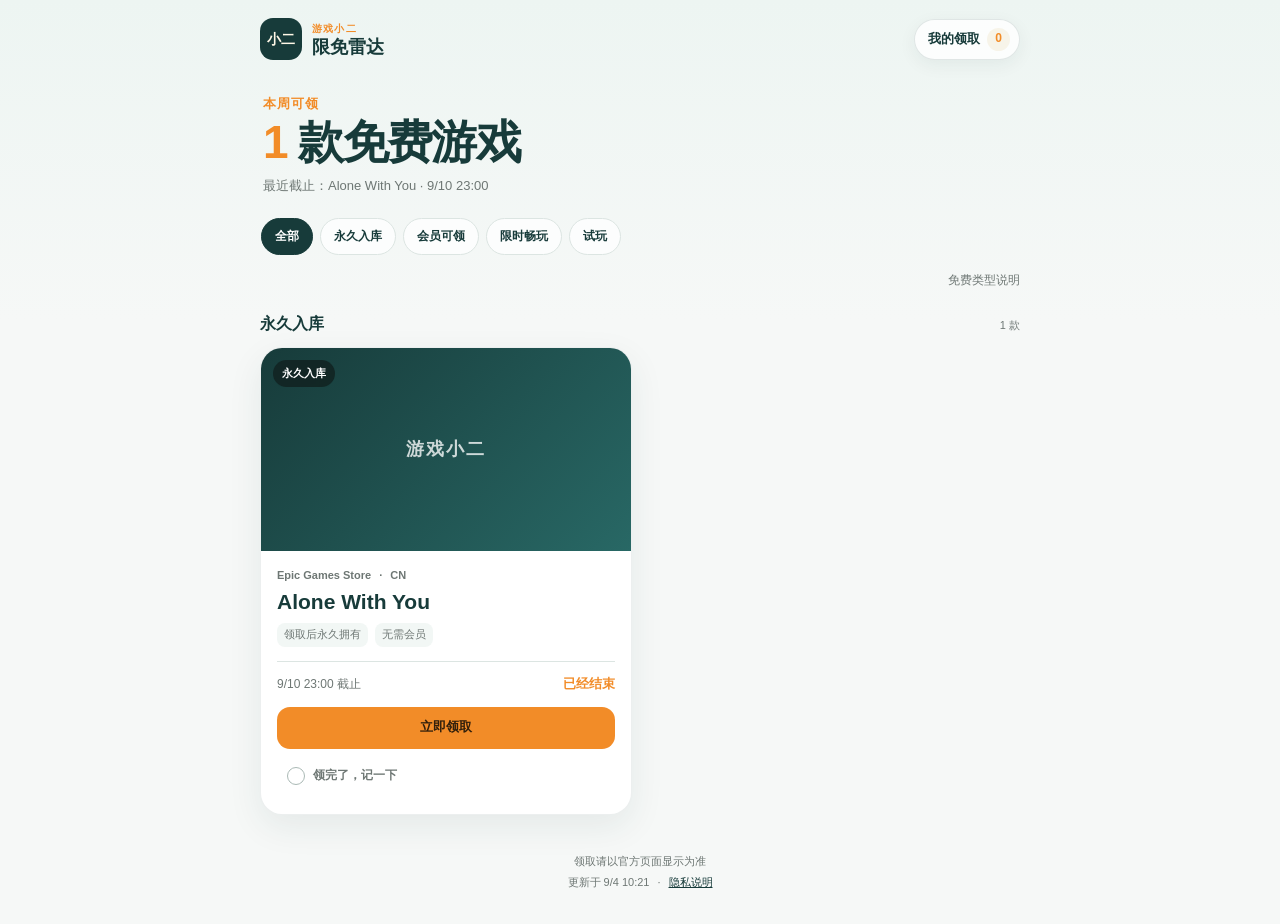
==== commit 955d0476: "Refine claimed game status control" ====
--- a/index.html
+++ b/index.html
@@ -28,12 +28,12 @@
 
   <div id="claims-overlay" class="drawer-overlay" hidden>
     <aside id="claims-drawer" class="claims-drawer" role="dialog" aria-modal="true" aria-labelledby="claims-title" tabindex="-1"><header class="drawer-header"><div><small>游戏小二</small><h2 id="claims-title">我的领取</h2></div><button id="close-claims" class="close-drawer" type="button" aria-label="关闭我的领取">×</button></header>
-      <section class="claimed-history"><div class="claimed-heading"><p>已标记 <strong id="claimed-total">0</strong> 款</p><span>由你手动记录</span></div><div id="claimed-list" class="claimed-list"></div><p id="claimed-empty" class="claimed-empty">还没有记录。领取游戏后点一下“标记已领取”吧。</p></section>
+      <section class="claimed-history"><div class="claimed-heading"><p>已标记 <strong id="claimed-total">0</strong> 款</p><span>由你手动记录</span></div><div id="claimed-list" class="claimed-list"></div><p id="claimed-empty" class="claimed-empty">还没有记录。领取完成后，点一下卡片下方的记录状态。</p></section>
       <details id="sync-disclosure" class="sync-disclosure"><summary><span><b>跨设备同步</b><small id="claim-account-state">未登录</small></span><span aria-hidden="true">›</span></summary><div class="sync-content"><p>用邮箱登录后，可以在其他设备查看这些记录。</p><form id="claim-login" class="claim-login" novalidate><label for="claim-email">邮箱</label><div class="claim-form-row"><input id="claim-email" type="email" inputmode="email" autocomplete="email" placeholder="name@example.com" required><button id="claim-send-code" type="button">发送验证码</button></div><label class="claim-consent"><input id="claim-consent-input" type="checkbox"><span>我已阅读<a href="./privacy.html" target="_blank" rel="noopener noreferrer">隐私说明</a>并同意同步记录。</span></label><div id="claim-code-row" class="claim-form-row" hidden><input id="claim-code" type="text" inputmode="numeric" autocomplete="one-time-code" maxlength="8" placeholder="邮件验证码"><button class="login-button" type="submit">登录</button></div></form><div id="claim-account-panel" class="claim-account-panel" hidden><div><span>当前账号</span><strong id="claim-account-email"></strong></div><div><button id="claim-sign-out" type="button">退出</button><button id="claim-delete-account" class="danger" type="button">删除账号</button></div></div><p id="claim-message" class="claim-message" role="status" aria-live="polite"></p></div></details>
     </aside>
   </div>
 
-  <template id="offer-template"><article class="offer-card"><div class="cover"><img class="cover-image" alt="" loading="lazy"><span class="cover-fallback" hidden>游戏小二</span><span class="type"></span></div><div class="offer-content"><div class="offer-meta"><span class="platform"></span><span class="region"></span></div><h2 class="title"></h2><div class="offer-status"><span class="ownership"></span><span class="membership"></span></div><div class="time-row"><span class="ends-at"></span><strong class="countdown"></strong></div><div class="offer-buttons"><a class="claim-link" rel="noopener noreferrer" target="_blank">立即领取</a><button class="claim-record-button" type="button"></button></div></div></article></template>
+  <template id="offer-template"><article class="offer-card"><div class="cover"><img class="cover-image" alt="" loading="lazy"><span class="cover-fallback" hidden>游戏小二</span><span class="type"></span></div><div class="offer-content"><div class="offer-meta"><span class="platform"></span><span class="region"></span></div><h2 class="title"></h2><div class="offer-status"><span class="ownership"></span><span class="membership"></span></div><div class="time-row"><span class="ends-at"></span><strong class="countdown"></strong></div><div class="offer-buttons"><a class="claim-link" rel="noopener noreferrer" target="_blank">立即领取</a><div class="claim-state"><button class="claim-record-button" type="button" aria-pressed="false"><span class="claim-state-icon" aria-hidden="true"></span><span class="claim-state-label">领完了，记一下</span></button><button class="claim-undo-button" type="button" hidden>撤销</button></div></div></div></article></template>
   <template id="claimed-record-template"><article class="claimed-record"><div><strong class="claimed-record-title"></strong><span class="claimed-record-meta"></span></div><button class="claimed-record-remove" type="button">撤销</button></article></template>
   <script src="./claim-config.js"></script><script type="module" src="./app.js"></script>
 </body>
--- a/styles.css
+++ b/styles.css
@@ -1 +1,853 @@
-:root{color-scheme:light;--teal:#173b3a;--green:#0b6e69;--orange:#f28c28;--paper:#f7f4e9;--ink:#172321;--muted:#6e7774;--rule:#dce5e2;--soft:#f2f7f5;--white:#fff;font-family:-apple-system,BlinkMacSystemFont,"PingFang SC","Microsoft YaHei",sans-serif}*{box-sizing:border-box}html{background:#f6f8f7}body{margin:0;color:var(--ink);line-height:1.6;background:linear-gradient(180deg,#edf5f2 0,#f6f8f7 320px)}body.drawer-open{overflow:hidden}button,a,summary,select,input{-webkit-tap-highlight-color:transparent}.topbar,main,footer{width:min(100% - 28px,760px);margin-inline:auto}.topbar{display:flex;align-items:center;justify-content:space-between;gap:16px;padding:18px 0 12px}.brand{display:flex;align-items:center;gap:10px;color:inherit;text-decoration:none}.brand-icon{display:grid;place-items:center;width:42px;height:42px;border-radius:13px;background:var(--teal);color:#fff8e7;font-size:14px;font-weight:900}.brand small,.brand strong{display:block}.brand small{color:var(--orange);font-size:10px;font-weight:800;letter-spacing:.12em}.brand strong{color:var(--teal);font-size:18px;line-height:1.15}.my-claims-button{display:flex;align-items:center;gap:7px;border:1px solid rgba(23,59,58,.12);border-radius:999px;padding:8px 9px 8px 13px;background:rgba(255,255,255,.82);color:var(--teal);font:inherit;font-size:13px;font-weight:800;cursor:pointer;box-shadow:0 5px 18px rgba(23,59,58,.06)}.my-claims-button b{display:grid;place-items:center;min-width:23px;height:23px;border-radius:999px;background:var(--paper);color:var(--orange);font-size:12px}.hero{min-height:126px;display:flex;align-items:end;padding:22px 3px 18px}.hero-kicker{margin:0;color:var(--orange);font-size:13px;font-weight:900;letter-spacing:.08em}.hero h1{margin:2px 0 0;color:var(--teal);font-size:clamp(30px,9vw,46px);line-height:1.12;letter-spacing:-.035em}.hero h1 span{color:var(--orange)}.deadline{margin:8px 0 0;color:var(--muted);font-size:13px}.summary-skeleton{width:100%}.summary-skeleton i{display:block;height:16px;border-radius:10px;background:linear-gradient(90deg,#e5ece9,#f8faf9,#e5ece9);background-size:200% 100%;animation:pulse 1.2s linear infinite}.summary-skeleton i:first-child{width:88px;margin-bottom:12px}.summary-skeleton i:last-child{width:min(320px,80%);height:40px}@keyframes pulse{to{background-position:-200% 0}}.browse-tools{position:relative;margin-bottom:16px}.filters{display:flex;gap:7px;overflow-x:auto;padding:3px 1px 10px;scrollbar-width:none}.filters::-webkit-scrollbar{display:none}.filter{flex:0 0 auto;border:1px solid var(--rule);border-radius:999px;padding:8px 13px;background:rgba(255,255,255,.78);color:var(--teal);font:inherit;font-size:12px;font-weight:700;cursor:pointer}.filter.is-active{border-color:var(--teal);background:var(--teal);color:#fff}.tool-row{display:flex;align-items:center;justify-content:space-between;gap:12px;min-height:30px}.platform-picker{display:flex;align-items:center;gap:6px;color:var(--muted);font-size:12px}.platform-picker select{max-width:160px;border:0;background:transparent;color:var(--teal);font:inherit;font-weight:800}.type-help{margin-left:auto;position:relative;color:var(--muted);font-size:12px}.type-help summary{cursor:pointer;list-style:none}.type-help summary::-webkit-details-marker{display:none}.type-help[open] div{position:absolute;z-index:3;right:0;top:28px;width:min(330px,calc(100vw - 28px));border:1px solid var(--rule);border-radius:15px;padding:10px 14px;background:#fff;box-shadow:0 14px 36px rgba(23,59,58,.12)}.type-help p{margin:6px 0}.type-help b{color:var(--teal)}.offer-list{display:grid;gap:26px}.offer-section{display:grid;gap:10px}.offer-section-heading{display:flex;align-items:baseline;justify-content:space-between}.offer-section-heading h2{margin:0;color:var(--teal);font-size:16px}.offer-section-heading span{color:var(--muted);font-size:11px}.offer-cards{display:grid;gap:16px}.offer-card{overflow:hidden;border:1px solid rgba(23,59,58,.08);border-radius:22px;background:var(--white);box-shadow:0 12px 34px rgba(23,59,58,.08)}.cover{position:relative;aspect-ratio:16/8.8;overflow:hidden;background:linear-gradient(135deg,var(--teal),#286865)}.cover-image{width:100%;height:100%;display:block;object-fit:cover}.cover-fallback{position:absolute;inset:0;display:grid;place-items:center;color:rgba(255,255,255,.78);font-size:18px;font-weight:900;letter-spacing:.12em}.cover .type{position:absolute;left:12px;top:12px;border-radius:999px;padding:5px 9px;background:rgba(18,34,32,.82);color:#fff;font-size:11px;font-weight:800;backdrop-filter:blur(8px)}.offer-content{padding:16px}.offer-meta{display:flex;gap:8px;color:var(--muted);font-size:11px;font-weight:700}.offer-meta span+span:before{content:"·";margin-right:8px}.title{margin:4px 0 8px;color:var(--teal);font-size:24px;line-height:1.25;overflow-wrap:anywhere}.offer-status{display:flex;flex-wrap:wrap;gap:7px}.offer-status span{border-radius:8px;padding:3px 7px;background:var(--soft);color:var(--muted);font-size:11px}.time-row{display:flex;align-items:baseline;justify-content:space-between;gap:10px;margin-top:14px;border-top:1px solid var(--rule);padding-top:12px}.ends-at{color:var(--muted);font-size:12px}.countdown{color:var(--orange);font-size:13px}.offer-buttons{display:grid;grid-template-columns:minmax(0,1.5fr) minmax(0,1fr);gap:9px;margin-top:12px}.claim-link,.claim-record-button{display:grid;place-items:center;min-height:45px;border-radius:13px;font:inherit;font-size:13px;font-weight:900;text-align:center;cursor:pointer}.claim-link{background:var(--orange);color:#32200c;text-decoration:none}.claim-record-button{border:1px solid var(--rule);background:#fff;color:var(--teal)}.claim-record-button.is-claimed{border-color:#b8d8d3;background:var(--soft);color:var(--green)}.empty-state{margin-top:12px;border:1px dashed #cbd8d4;border-radius:22px;padding:48px 20px;text-align:center;background:rgba(255,255,255,.55)}.empty-state>span{color:var(--orange);font-size:38px}.empty-state h2{margin:4px 0;color:var(--teal);font-size:21px}.empty-state p{margin:6px 0;color:var(--muted);font-size:13px}.retry-button{margin-top:14px;border:0;border-radius:12px;padding:10px 18px;background:var(--teal);color:#fff;font:inherit;font-size:13px;font-weight:800;cursor:pointer}footer{padding:34px 0 28px;color:var(--muted);font-size:11px;text-align:center}footer p{margin:4px 0}footer i{margin:0 8px;font-style:normal}footer a{color:var(--teal)}.drawer-overlay{position:fixed;z-index:20;inset:0;background:rgba(11,26,24,.42);backdrop-filter:blur(3px)}.claims-drawer{position:absolute;right:0;top:0;width:min(430px,100%);height:100%;overflow-y:auto;background:#f7f9f8;box-shadow:-16px 0 50px rgba(8,29,27,.18);outline:none;animation:slide-in .2s ease-out}.drawer-header{position:sticky;z-index:2;top:0;display:flex;align-items:center;justify-content:space-between;padding:20px 18px 14px;background:rgba(247,249,248,.94);backdrop-filter:blur(12px);border-bottom:1px solid var(--rule)}.drawer-header small{color:var(--orange);font-size:10px;font-weight:900;letter-spacing:.1em}.drawer-header h2{margin:0;color:var(--teal);font-size:27px}.close-drawer{display:grid;place-items:center;width:38px;height:38px;border:0;border-radius:50%;background:#fff;color:var(--teal);font:inherit;font-size:26px;line-height:1;cursor:pointer}.claimed-history{padding:18px}.claimed-heading{display:flex;align-items:baseline;justify-content:space-between;gap:12px}.claimed-heading p{margin:0;color:var(--teal);font-weight:800}.claimed-heading strong{color:var(--orange);font-size:25px}.claimed-heading span{color:var(--muted);font-size:11px}.claimed-list{display:grid;margin-top:12px}.claimed-record{display:flex;align-items:center;justify-content:space-between;gap:14px;border-top:1px solid var(--rule);padding:12px 0}.claimed-record-title{display:block;color:var(--teal);font-size:14px}.claimed-record-meta{display:block;color:var(--muted);font-size:10px}.claimed-record-remove{border:0;background:transparent;color:#9a463f;font:inherit;font-size:12px;font-weight:800;cursor:pointer}.claimed-empty{margin:14px 0;border-radius:14px;padding:18px;background:#fff;color:var(--muted);font-size:12px;text-align:center}.sync-disclosure{margin:0 18px 24px;border:1px solid var(--rule);border-radius:16px;background:#fff;overflow:hidden}.sync-disclosure>summary{display:flex;align-items:center;justify-content:space-between;padding:14px;cursor:pointer;list-style:none}.sync-disclosure>summary::-webkit-details-marker{display:none}.sync-disclosure>summary b,.sync-disclosure>summary small{display:block}.sync-disclosure>summary b{color:var(--teal);font-size:14px}.sync-disclosure>summary small{color:var(--muted);font-size:10px}.sync-disclosure>summary>span:last-child{color:var(--orange);font-size:24px;transition:transform .2s}.sync-disclosure[open]>summary>span:last-child{transform:rotate(90deg)}.sync-content{border-top:1px solid var(--rule);padding:14px}.sync-content>p{margin:0 0 12px;color:var(--muted);font-size:12px}.claim-login>label:first-child{color:var(--teal);font-size:11px;font-weight:800}.claim-form-row{display:grid;grid-template-columns:minmax(0,1fr) auto;gap:8px;margin-top:7px}.claim-form-row input{min-width:0;width:100%;border:1px solid var(--rule);border-radius:11px;padding:10px;background:#fff;color:var(--ink);font:inherit;font-size:13px}.claim-form-row button{border:0;border-radius:11px;padding:9px 11px;background:var(--teal);color:#fff;font:inherit;font-size:11px;font-weight:800;cursor:pointer}.claim-consent{display:grid;grid-template-columns:17px minmax(0,1fr);gap:8px;align-items:start;margin-top:10px;color:var(--muted);font-size:10px}.claim-consent input{width:17px;height:17px;margin:0;accent-color:var(--green)}.claim-consent a{color:var(--teal);font-weight:800}.claim-account-panel{display:flex;align-items:center;justify-content:space-between;gap:12px;border-radius:12px;padding:10px;background:var(--soft)}.claim-account-panel span,.claim-account-panel strong{display:block}.claim-account-panel span{color:var(--muted);font-size:9px}.claim-account-panel strong{max-width:210px;color:var(--teal);font-size:11px;overflow-wrap:anywhere}.claim-account-panel button{border:0;background:transparent;color:var(--green);font:inherit;font-size:10px;font-weight:800;cursor:pointer}.claim-account-panel button.danger{color:#9a463f}.claim-message{min-height:1.5em;margin:9px 0 0;color:var(--muted);font-size:10px}.claim-message[data-tone=success]{color:var(--green)}.claim-message[data-tone=error]{color:#9a463f}@keyframes slide-in{from{transform:translateX(24px);opacity:.7}}button:focus-visible,a:focus-visible,summary:focus-visible,select:focus-visible,input:focus-visible{outline:3px solid rgba(242,140,40,.45);outline-offset:2px}@media(max-width:560px){.claims-drawer{top:auto;bottom:0;width:100%;height:min(82vh,720px);border-radius:22px 22px 0 0;animation:sheet-in .22s ease-out}.drawer-header{padding-top:15px}.drawer-header:before{content:"";position:absolute;left:50%;top:7px;width:36px;height:4px;border-radius:9px;background:#d1dbd8;transform:translateX(-50%)}@keyframes sheet-in{from{transform:translateY(28px);opacity:.7}}}@media(min-width:680px){.offer-cards{grid-template-columns:repeat(2,minmax(0,1fr))}.title{font-size:21px}.offer-buttons{grid-template-columns:1fr}.claim-link,.claim-record-button{min-height:42px}}@media(max-width:350px){.topbar,main,footer{width:min(100% - 20px,760px)}.my-claims-button span{display:none}.hero h1{font-size:29px}.offer-content{padding:14px}.title{font-size:21px}.offer-buttons{grid-template-columns:1fr}.claim-form-row{grid-template-columns:1fr}.type-help[open] div{width:calc(100vw - 20px)}}@media(prefers-reduced-motion:reduce){*{scroll-behavior:auto!important;animation:none!important;transition:none!important}}
+:root {
+  color-scheme: light;
+  --teal: #173b3a;
+  --green: #0b6e69;
+  --orange: #f28c28;
+  --paper: #f7f4e9;
+  --ink: #172321;
+  --muted: #6e7774;
+  --rule: #dce5e2;
+  --soft: #f2f7f5;
+  --white: #fff;
+  font-family:
+    -apple-system, BlinkMacSystemFont, "PingFang SC", "Microsoft YaHei",
+    sans-serif;
+}
+* {
+  box-sizing: border-box;
+}
+html {
+  background: #f6f8f7;
+}
+body {
+  margin: 0;
+  color: var(--ink);
+  line-height: 1.6;
+  background: linear-gradient(180deg, #edf5f2 0, #f6f8f7 320px);
+}
+body.drawer-open {
+  overflow: hidden;
+}
+button,
+a,
+summary,
+select,
+input {
+  -webkit-tap-highlight-color: transparent;
+}
+.topbar,
+main,
+footer {
+  width: min(100% - 28px, 760px);
+  margin-inline: auto;
+}
+.topbar {
+  display: flex;
+  align-items: center;
+  justify-content: space-between;
+  gap: 16px;
+  padding: 18px 0 12px;
+}
+.brand {
+  display: flex;
+  align-items: center;
+  gap: 10px;
+  color: inherit;
+  text-decoration: none;
+}
+.brand-icon {
+  display: grid;
+  place-items: center;
+  width: 42px;
+  height: 42px;
+  border-radius: 13px;
+  background: var(--teal);
+  color: #fff8e7;
+  font-size: 14px;
+  font-weight: 900;
+}
+.brand small,
+.brand strong {
+  display: block;
+}
+.brand small {
+  color: var(--orange);
+  font-size: 10px;
+  font-weight: 800;
+  letter-spacing: 0.12em;
+}
+.brand strong {
+  color: var(--teal);
+  font-size: 18px;
+  line-height: 1.15;
+}
+.my-claims-button {
+  display: flex;
+  align-items: center;
+  gap: 7px;
+  border: 1px solid rgba(23, 59, 58, 0.12);
+  border-radius: 999px;
+  padding: 8px 9px 8px 13px;
+  background: rgba(255, 255, 255, 0.82);
+  color: var(--teal);
+  font: inherit;
+  font-size: 13px;
+  font-weight: 800;
+  cursor: pointer;
+  box-shadow: 0 5px 18px rgba(23, 59, 58, 0.06);
+}
+.my-claims-button b {
+  display: grid;
+  place-items: center;
+  min-width: 23px;
+  height: 23px;
+  border-radius: 999px;
+  background: var(--paper);
+  color: var(--orange);
+  font-size: 12px;
+}
+.hero {
+  min-height: 126px;
+  display: flex;
+  align-items: end;
+  padding: 22px 3px 18px;
+}
+.hero-kicker {
+  margin: 0;
+  color: var(--orange);
+  font-size: 13px;
+  font-weight: 900;
+  letter-spacing: 0.08em;
+}
+.hero h1 {
+  margin: 2px 0 0;
+  color: var(--teal);
+  font-size: clamp(30px, 9vw, 46px);
+  line-height: 1.12;
+  letter-spacing: -0.035em;
+}
+.hero h1 span {
+  color: var(--orange);
+}
+.deadline {
+  margin: 8px 0 0;
+  color: var(--muted);
+  font-size: 13px;
+}
+.summary-skeleton {
+  width: 100%;
+}
+.summary-skeleton i {
+  display: block;
+  height: 16px;
+  border-radius: 10px;
+  background: linear-gradient(90deg, #e5ece9, #f8faf9, #e5ece9);
+  background-size: 200% 100%;
+  animation: pulse 1.2s linear infinite;
+}
+.summary-skeleton i:first-child {
+  width: 88px;
+  margin-bottom: 12px;
+}
+.summary-skeleton i:last-child {
+  width: min(320px, 80%);
+  height: 40px;
+}
+@keyframes pulse {
+  to {
+    background-position: -200% 0;
+  }
+}
+.browse-tools {
+  position: relative;
+  margin-bottom: 16px;
+}
+.filters {
+  display: flex;
+  gap: 7px;
+  overflow-x: auto;
+  padding: 3px 1px 10px;
+  scrollbar-width: none;
+}
+.filters::-webkit-scrollbar {
+  display: none;
+}
+.filter {
+  flex: 0 0 auto;
+  border: 1px solid var(--rule);
+  border-radius: 999px;
+  padding: 8px 13px;
+  background: rgba(255, 255, 255, 0.78);
+  color: var(--teal);
+  font: inherit;
+  font-size: 12px;
+  font-weight: 700;
+  cursor: pointer;
+}
+.filter.is-active {
+  border-color: var(--teal);
+  background: var(--teal);
+  color: #fff;
+}
+.tool-row {
+  display: flex;
+  align-items: center;
+  justify-content: space-between;
+  gap: 12px;
+  min-height: 30px;
+}
+.platform-picker {
+  display: flex;
+  align-items: center;
+  gap: 6px;
+  color: var(--muted);
+  font-size: 12px;
+}
+.platform-picker select {
+  max-width: 160px;
+  border: 0;
+  background: transparent;
+  color: var(--teal);
+  font: inherit;
+  font-weight: 800;
+}
+.type-help {
+  margin-left: auto;
+  position: relative;
+  color: var(--muted);
+  font-size: 12px;
+}
+.type-help summary {
+  cursor: pointer;
+  list-style: none;
+}
+.type-help summary::-webkit-details-marker {
+  display: none;
+}
+.type-help[open] div {
+  position: absolute;
+  z-index: 3;
+  right: 0;
+  top: 28px;
+  width: min(330px, calc(100vw - 28px));
+  border: 1px solid var(--rule);
+  border-radius: 15px;
+  padding: 10px 14px;
+  background: #fff;
+  box-shadow: 0 14px 36px rgba(23, 59, 58, 0.12);
+}
+.type-help p {
+  margin: 6px 0;
+}
+.type-help b {
+  color: var(--teal);
+}
+.offer-list {
+  display: grid;
+  gap: 26px;
+}
+.offer-section {
+  display: grid;
+  gap: 10px;
+}
+.offer-section-heading {
+  display: flex;
+  align-items: baseline;
+  justify-content: space-between;
+}
+.offer-section-heading h2 {
+  margin: 0;
+  color: var(--teal);
+  font-size: 16px;
+}
+.offer-section-heading span {
+  color: var(--muted);
+  font-size: 11px;
+}
+.offer-cards {
+  display: grid;
+  gap: 16px;
+}
+.offer-card {
+  overflow: hidden;
+  border: 1px solid rgba(23, 59, 58, 0.08);
+  border-radius: 22px;
+  background: var(--white);
+  box-shadow: 0 12px 34px rgba(23, 59, 58, 0.08);
+}
+.cover {
+  position: relative;
+  aspect-ratio: 16/8.8;
+  overflow: hidden;
+  background: linear-gradient(135deg, var(--teal), #286865);
+}
+.cover-image {
+  width: 100%;
+  height: 100%;
+  display: block;
+  object-fit: cover;
+}
+.cover-fallback {
+  position: absolute;
+  inset: 0;
+  display: grid;
+  place-items: center;
+  color: rgba(255, 255, 255, 0.78);
+  font-size: 18px;
+  font-weight: 900;
+  letter-spacing: 0.12em;
+}
+.cover .type {
+  position: absolute;
+  left: 12px;
+  top: 12px;
+  border-radius: 999px;
+  padding: 5px 9px;
+  background: rgba(18, 34, 32, 0.82);
+  color: #fff;
+  font-size: 11px;
+  font-weight: 800;
+  backdrop-filter: blur(8px);
+}
+.offer-content {
+  padding: 16px;
+}
+.offer-meta {
+  display: flex;
+  gap: 8px;
+  color: var(--muted);
+  font-size: 11px;
+  font-weight: 700;
+}
+.offer-meta span + span:before {
+  content: "·";
+  margin-right: 8px;
+}
+.title {
+  margin: 4px 0 8px;
+  color: var(--teal);
+  font-size: 24px;
+  line-height: 1.25;
+  overflow-wrap: anywhere;
+}
+.offer-status {
+  display: flex;
+  flex-wrap: wrap;
+  gap: 7px;
+}
+.offer-status span {
+  border-radius: 8px;
+  padding: 3px 7px;
+  background: var(--soft);
+  color: var(--muted);
+  font-size: 11px;
+}
+.time-row {
+  display: flex;
+  align-items: baseline;
+  justify-content: space-between;
+  gap: 10px;
+  margin-top: 14px;
+  border-top: 1px solid var(--rule);
+  padding-top: 12px;
+}
+.ends-at {
+  color: var(--muted);
+  font-size: 12px;
+}
+.countdown {
+  color: var(--orange);
+  font-size: 13px;
+}
+.offer-buttons {
+  display: grid;
+  gap: 5px;
+  margin-top: 12px;
+}
+.claim-link {
+  display: grid;
+  place-items: center;
+  min-height: 45px;
+  border-radius: 13px;
+  font: inherit;
+  font-size: 13px;
+  font-weight: 900;
+  text-align: center;
+  cursor: pointer;
+  background: var(--orange);
+  color: #32200c;
+  text-decoration: none;
+}
+.claim-state {
+  display: flex;
+  align-items: center;
+  justify-content: space-between;
+  min-height: 44px;
+  padding: 0 4px;
+}
+.claim-record-button {
+  display: inline-flex;
+  align-items: center;
+  gap: 8px;
+  min-height: 44px;
+  border: 0;
+  padding: 0 6px;
+  background: transparent;
+  color: var(--muted);
+  font: inherit;
+  font-size: 12px;
+  font-weight: 700;
+  cursor: pointer;
+  transition: color 180ms ease, opacity 180ms ease;
+}
+.claim-state-icon {
+  position: relative;
+  width: 18px;
+  height: 18px;
+  flex: 0 0 18px;
+  border: 1.5px solid #aab9b5;
+  border-radius: 50%;
+  background: transparent;
+  transition: border-color 180ms ease, background-color 180ms ease, transform 180ms ease;
+}
+.claim-record-button.is-claimed {
+  color: var(--green);
+  cursor: default;
+}
+.claim-record-button.is-claimed .claim-state-icon {
+  border-color: var(--green);
+  background: var(--green);
+  transform: scale(1.04);
+}
+.claim-record-button.is-claimed .claim-state-icon:after {
+  content: "";
+  position: absolute;
+  left: 5px;
+  top: 2px;
+  width: 5px;
+  height: 9px;
+  border: solid #fff;
+  border-width: 0 2px 2px 0;
+  transform: rotate(45deg);
+}
+.claim-record-button:disabled,
+.claim-undo-button:disabled {
+  opacity: 0.5;
+}
+.claim-undo-button {
+  min-height: 44px;
+  border: 0;
+  padding: 0 8px;
+  background: transparent;
+  color: var(--muted);
+  font: inherit;
+  font-size: 11px;
+  text-decoration: underline;
+  text-underline-offset: 3px;
+  cursor: pointer;
+  transition: color 180ms ease, opacity 180ms ease;
+}
+.claim-undo-button:hover {
+  color: #8f433d;
+}
+.empty-state {
+  margin-top: 12px;
+  border: 1px dashed #cbd8d4;
+  border-radius: 22px;
+  padding: 48px 20px;
+  text-align: center;
+  background: rgba(255, 255, 255, 0.55);
+}
+.empty-state > span {
+  color: var(--orange);
+  font-size: 38px;
+}
+.empty-state h2 {
+  margin: 4px 0;
+  color: var(--teal);
+  font-size: 21px;
+}
+.empty-state p {
+  margin: 6px 0;
+  color: var(--muted);
+  font-size: 13px;
+}
+.retry-button {
+  margin-top: 14px;
+  border: 0;
+  border-radius: 12px;
+  padding: 10px 18px;
+  background: var(--teal);
+  color: #fff;
+  font: inherit;
+  font-size: 13px;
+  font-weight: 800;
+  cursor: pointer;
+}
+footer {
+  padding: 34px 0 28px;
+  color: var(--muted);
+  font-size: 11px;
+  text-align: center;
+}
+footer p {
+  margin: 4px 0;
+}
+footer i {
+  margin: 0 8px;
+  font-style: normal;
+}
+footer a {
+  color: var(--teal);
+}
+.drawer-overlay {
+  position: fixed;
+  z-index: 20;
+  inset: 0;
+  background: rgba(11, 26, 24, 0.42);
+  backdrop-filter: blur(3px);
+}
+.claims-drawer {
+  position: absolute;
+  right: 0;
+  top: 0;
+  width: min(430px, 100%);
+  height: 100%;
+  overflow-y: auto;
+  background: #f7f9f8;
+  box-shadow: -16px 0 50px rgba(8, 29, 27, 0.18);
+  outline: none;
+  animation: slide-in 0.2s ease-out;
+}
+.drawer-header {
+  position: sticky;
+  z-index: 2;
+  top: 0;
+  display: flex;
+  align-items: center;
+  justify-content: space-between;
+  padding: 20px 18px 14px;
+  background: rgba(247, 249, 248, 0.94);
+  backdrop-filter: blur(12px);
+  border-bottom: 1px solid var(--rule);
+}
+.drawer-header small {
+  color: var(--orange);
+  font-size: 10px;
+  font-weight: 900;
+  letter-spacing: 0.1em;
+}
+.drawer-header h2 {
+  margin: 0;
+  color: var(--teal);
+  font-size: 27px;
+}
+.close-drawer {
+  display: grid;
+  place-items: center;
+  width: 38px;
+  height: 38px;
+  border: 0;
+  border-radius: 50%;
+  background: #fff;
+  color: var(--teal);
+  font: inherit;
+  font-size: 26px;
+  line-height: 1;
+  cursor: pointer;
+}
+.claimed-history {
+  padding: 18px;
+}
+.claimed-heading {
+  display: flex;
+  align-items: baseline;
+  justify-content: space-between;
+  gap: 12px;
+}
+.claimed-heading p {
+  margin: 0;
+  color: var(--teal);
+  font-weight: 800;
+}
+.claimed-heading strong {
+  color: var(--orange);
+  font-size: 25px;
+}
+.claimed-heading span {
+  color: var(--muted);
+  font-size: 11px;
+}
+.claimed-list {
+  display: grid;
+  margin-top: 12px;
+}
+.claimed-record {
+  display: flex;
+  align-items: center;
+  justify-content: space-between;
+  gap: 14px;
+  border-top: 1px solid var(--rule);
+  padding: 12px 0;
+}
+.claimed-record-title {
+  display: block;
+  color: var(--teal);
+  font-size: 14px;
+}
+.claimed-record-meta {
+  display: block;
+  color: var(--muted);
+  font-size: 10px;
+}
+.claimed-record-remove {
+  border: 0;
+  background: transparent;
+  color: #9a463f;
+  font: inherit;
+  font-size: 12px;
+  font-weight: 800;
+  cursor: pointer;
+}
+.claimed-empty {
+  margin: 14px 0;
+  border-radius: 14px;
+  padding: 18px;
+  background: #fff;
+  color: var(--muted);
+  font-size: 12px;
+  text-align: center;
+}
+.sync-disclosure {
+  margin: 0 18px 24px;
+  border: 1px solid var(--rule);
+  border-radius: 16px;
+  background: #fff;
+  overflow: hidden;
+}
+.sync-disclosure > summary {
+  display: flex;
+  align-items: center;
+  justify-content: space-between;
+  padding: 14px;
+  cursor: pointer;
+  list-style: none;
+}
+.sync-disclosure > summary::-webkit-details-marker {
+  display: none;
+}
+.sync-disclosure > summary b,
+.sync-disclosure > summary small {
+  display: block;
+}
+.sync-disclosure > summary b {
+  color: var(--teal);
+  font-size: 14px;
+}
+.sync-disclosure > summary small {
+  color: var(--muted);
+  font-size: 10px;
+}
+.sync-disclosure > summary > span:last-child {
+  color: var(--orange);
+  font-size: 24px;
+  transition: transform 0.2s;
+}
+.sync-disclosure[open] > summary > span:last-child {
+  transform: rotate(90deg);
+}
+.sync-content {
+  border-top: 1px solid var(--rule);
+  padding: 14px;
+}
+.sync-content > p {
+  margin: 0 0 12px;
+  color: var(--muted);
+  font-size: 12px;
+}
+.claim-login > label:first-child {
+  color: var(--teal);
+  font-size: 11px;
+  font-weight: 800;
+}
+.claim-form-row {
+  display: grid;
+  grid-template-columns: minmax(0, 1fr) auto;
+  gap: 8px;
+  margin-top: 7px;
+}
+.claim-form-row input {
+  min-width: 0;
+  width: 100%;
+  border: 1px solid var(--rule);
+  border-radius: 11px;
+  padding: 10px;
+  background: #fff;
+  color: var(--ink);
+  font: inherit;
+  font-size: 13px;
+}
+.claim-form-row button {
+  border: 0;
+  border-radius: 11px;
+  padding: 9px 11px;
+  background: var(--teal);
+  color: #fff;
+  font: inherit;
+  font-size: 11px;
+  font-weight: 800;
+  cursor: pointer;
+}
+.claim-consent {
+  display: grid;
+  grid-template-columns: 17px minmax(0, 1fr);
+  gap: 8px;
+  align-items: start;
+  margin-top: 10px;
+  color: var(--muted);
+  font-size: 10px;
+}
+.claim-consent input {
+  width: 17px;
+  height: 17px;
+  margin: 0;
+  accent-color: var(--green);
+}
+.claim-consent a {
+  color: var(--teal);
+  font-weight: 800;
+}
+.claim-account-panel {
+  display: flex;
+  align-items: center;
+  justify-content: space-between;
+  gap: 12px;
+  border-radius: 12px;
+  padding: 10px;
+  background: var(--soft);
+}
+.claim-account-panel span,
+.claim-account-panel strong {
+  display: block;
+}
+.claim-account-panel span {
+  color: var(--muted);
+  font-size: 9px;
+}
+.claim-account-panel strong {
+  max-width: 210px;
+  color: var(--teal);
+  font-size: 11px;
+  overflow-wrap: anywhere;
+}
+.claim-account-panel button {
+  border: 0;
+  background: transparent;
+  color: var(--green);
+  font: inherit;
+  font-size: 10px;
+  font-weight: 800;
+  cursor: pointer;
+}
+.claim-account-panel button.danger {
+  color: #9a463f;
+}
+.claim-message {
+  min-height: 1.5em;
+  margin: 9px 0 0;
+  color: var(--muted);
+  font-size: 10px;
+}
+.claim-message[data-tone="success"] {
+  color: var(--green);
+}
+.claim-message[data-tone="error"] {
+  color: #9a463f;
+}
+@keyframes slide-in {
+  from {
+    transform: translateX(24px);
+    opacity: 0.7;
+  }
+}
+button:focus-visible,
+a:focus-visible,
+summary:focus-visible,
+select:focus-visible,
+input:focus-visible {
+  outline: 3px solid rgba(242, 140, 40, 0.45);
+  outline-offset: 2px;
+}
+@media (max-width: 560px) {
+  .claims-drawer {
+    top: auto;
+    bottom: 0;
+    width: 100%;
+    height: min(82vh, 720px);
+    border-radius: 22px 22px 0 0;
+    animation: sheet-in 0.22s ease-out;
+  }
+  .drawer-header {
+    padding-top: 15px;
+  }
+  .drawer-header:before {
+    content: "";
+    position: absolute;
+    left: 50%;
+    top: 7px;
+    width: 36px;
+    height: 4px;
+    border-radius: 9px;
+    background: #d1dbd8;
+    transform: translateX(-50%);
+  }
+  @keyframes sheet-in {
+    from {
+      transform: translateY(28px);
+      opacity: 0.7;
+    }
+  }
+}
+@media (min-width: 680px) {
+  .offer-cards {
+    grid-template-columns: repeat(2, minmax(0, 1fr));
+  }
+  .title {
+    font-size: 21px;
+  }
+  .claim-link {
+    min-height: 42px;
+  }
+}
+@media (max-width: 350px) {
+  .topbar,
+  main,
+  footer {
+    width: min(100% - 20px, 760px);
+  }
+  .my-claims-button span {
+    display: none;
+  }
+  .hero h1 {
+    font-size: 29px;
+  }
+  .offer-content {
+    padding: 14px;
+  }
+  .title {
+    font-size: 21px;
+  }
+  .claim-form-row {
+    grid-template-columns: 1fr;
+  }
+  .type-help[open] div {
+    width: calc(100vw - 20px);
+  }
+}
+@media (prefers-reduced-motion: reduce) {
+  * {
+    scroll-behavior: auto !important;
+    animation: none !important;
+    transition: none !important;
+  }
+}
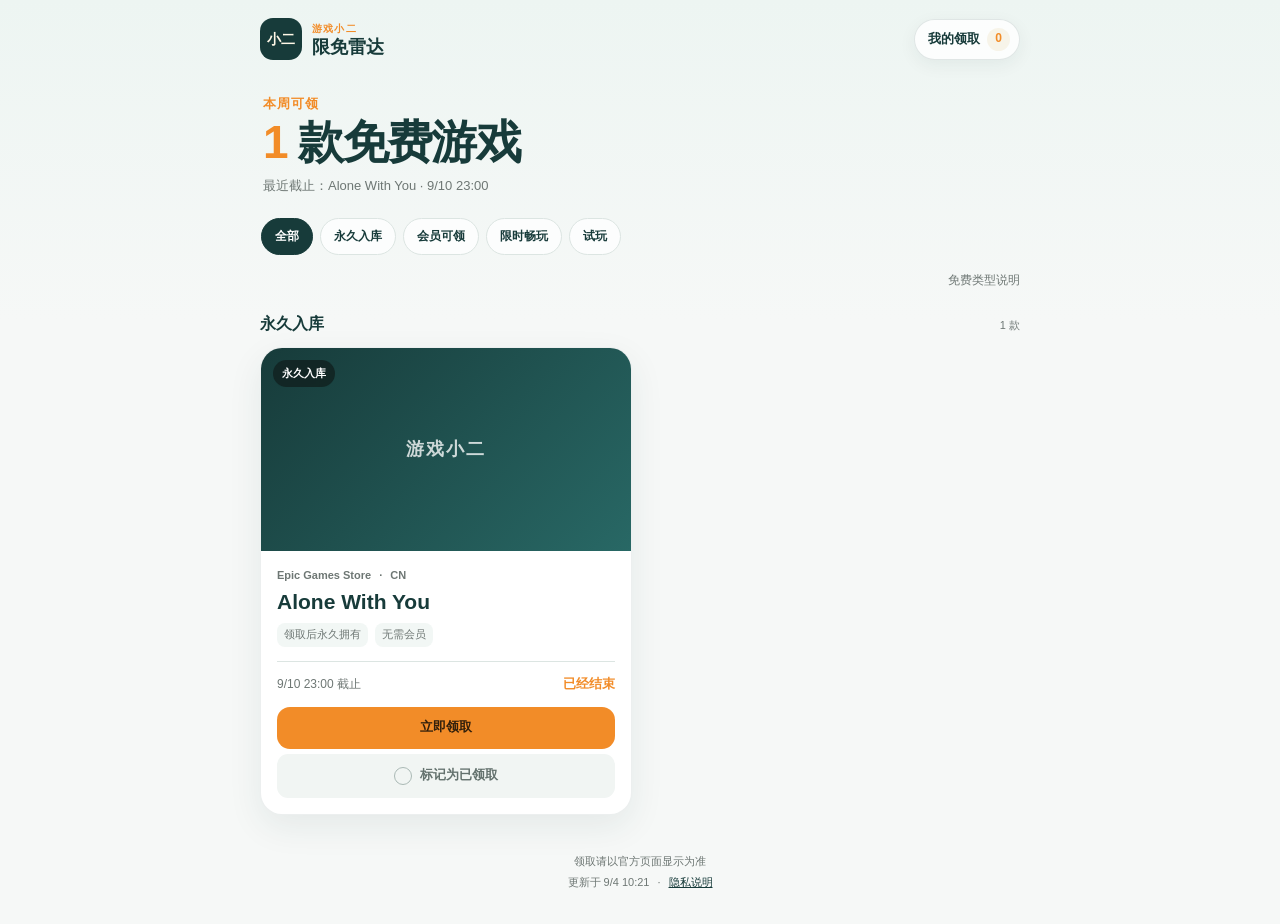
==== commit 73c18bf1: "Restore clear claimed status button" ====
--- a/index.html
+++ b/index.html
@@ -33,7 +33,7 @@
     </aside>
   </div>
 
-  <template id="offer-template"><article class="offer-card"><div class="cover"><img class="cover-image" alt="" loading="lazy"><span class="cover-fallback" hidden>游戏小二</span><span class="type"></span></div><div class="offer-content"><div class="offer-meta"><span class="platform"></span><span class="region"></span></div><h2 class="title"></h2><div class="offer-status"><span class="ownership"></span><span class="membership"></span></div><div class="time-row"><span class="ends-at"></span><strong class="countdown"></strong></div><div class="offer-buttons"><a class="claim-link" rel="noopener noreferrer" target="_blank">立即领取</a><div class="claim-state"><button class="claim-record-button" type="button" aria-pressed="false"><span class="claim-state-icon" aria-hidden="true"></span><span class="claim-state-label">领完了，记一下</span></button><button class="claim-undo-button" type="button" hidden>撤销</button></div></div></div></article></template>
+  <template id="offer-template"><article class="offer-card"><div class="cover"><img class="cover-image" alt="" loading="lazy"><span class="cover-fallback" hidden>游戏小二</span><span class="type"></span></div><div class="offer-content"><div class="offer-meta"><span class="platform"></span><span class="region"></span></div><h2 class="title"></h2><div class="offer-status"><span class="ownership"></span><span class="membership"></span></div><div class="time-row"><span class="ends-at"></span><strong class="countdown"></strong></div><div class="offer-buttons"><a class="claim-link" rel="noopener noreferrer" target="_blank">立即领取</a><button class="claim-record-button" type="button" aria-pressed="false"><span class="claim-state-icon" aria-hidden="true"></span><span class="claim-state-label">标记为已领取</span></button></div></div></article></template>
   <template id="claimed-record-template"><article class="claimed-record"><div><strong class="claimed-record-title"></strong><span class="claimed-record-meta"></span></div><button class="claimed-record-remove" type="button">撤销</button></article></template>
   <script src="./claim-config.js"></script><script type="module" src="./app.js"></script>
 </body>
--- a/styles.css
+++ b/styles.css
@@ -378,27 +378,23 @@
   color: #32200c;
   text-decoration: none;
 }
-.claim-state {
-  display: flex;
-  align-items: center;
-  justify-content: space-between;
-  min-height: 44px;
-  padding: 0 4px;
-}
 .claim-record-button {
-  display: inline-flex;
-  align-items: center;
+  width: 100%;
+  display: flex;
+  align-items: center;
+  justify-content: center;
   gap: 8px;
   min-height: 44px;
   border: 0;
-  padding: 0 6px;
-  background: transparent;
-  color: var(--muted);
-  font: inherit;
-  font-size: 12px;
-  font-weight: 700;
-  cursor: pointer;
-  transition: color 180ms ease, opacity 180ms ease;
+  border-radius: 11px;
+  padding: 0 14px;
+  background: #f1f5f3;
+  color: #63716d;
+  font: inherit;
+  font-size: 13px;
+  font-weight: 800;
+  cursor: pointer;
+  transition: background-color 180ms ease, color 180ms ease, opacity 180ms ease;
 }
 .claim-state-icon {
   position: relative;
@@ -411,8 +407,8 @@
   transition: border-color 180ms ease, background-color 180ms ease, transform 180ms ease;
 }
 .claim-record-button.is-claimed {
+  background: #e4f2ee;
   color: var(--green);
-  cursor: default;
 }
 .claim-record-button.is-claimed .claim-state-icon {
   border-color: var(--green);
@@ -430,25 +426,11 @@
   border-width: 0 2px 2px 0;
   transform: rotate(45deg);
 }
-.claim-record-button:disabled,
-.claim-undo-button:disabled {
+.claim-record-button:disabled {
   opacity: 0.5;
 }
-.claim-undo-button {
-  min-height: 44px;
-  border: 0;
-  padding: 0 8px;
-  background: transparent;
-  color: var(--muted);
-  font: inherit;
-  font-size: 11px;
-  text-decoration: underline;
-  text-underline-offset: 3px;
-  cursor: pointer;
-  transition: color 180ms ease, opacity 180ms ease;
-}
-.claim-undo-button:hover {
-  color: #8f433d;
+.claim-record-button:not(:disabled):hover {
+  background: #e8efec;
 }
 .empty-state {
   margin-top: 12px;
